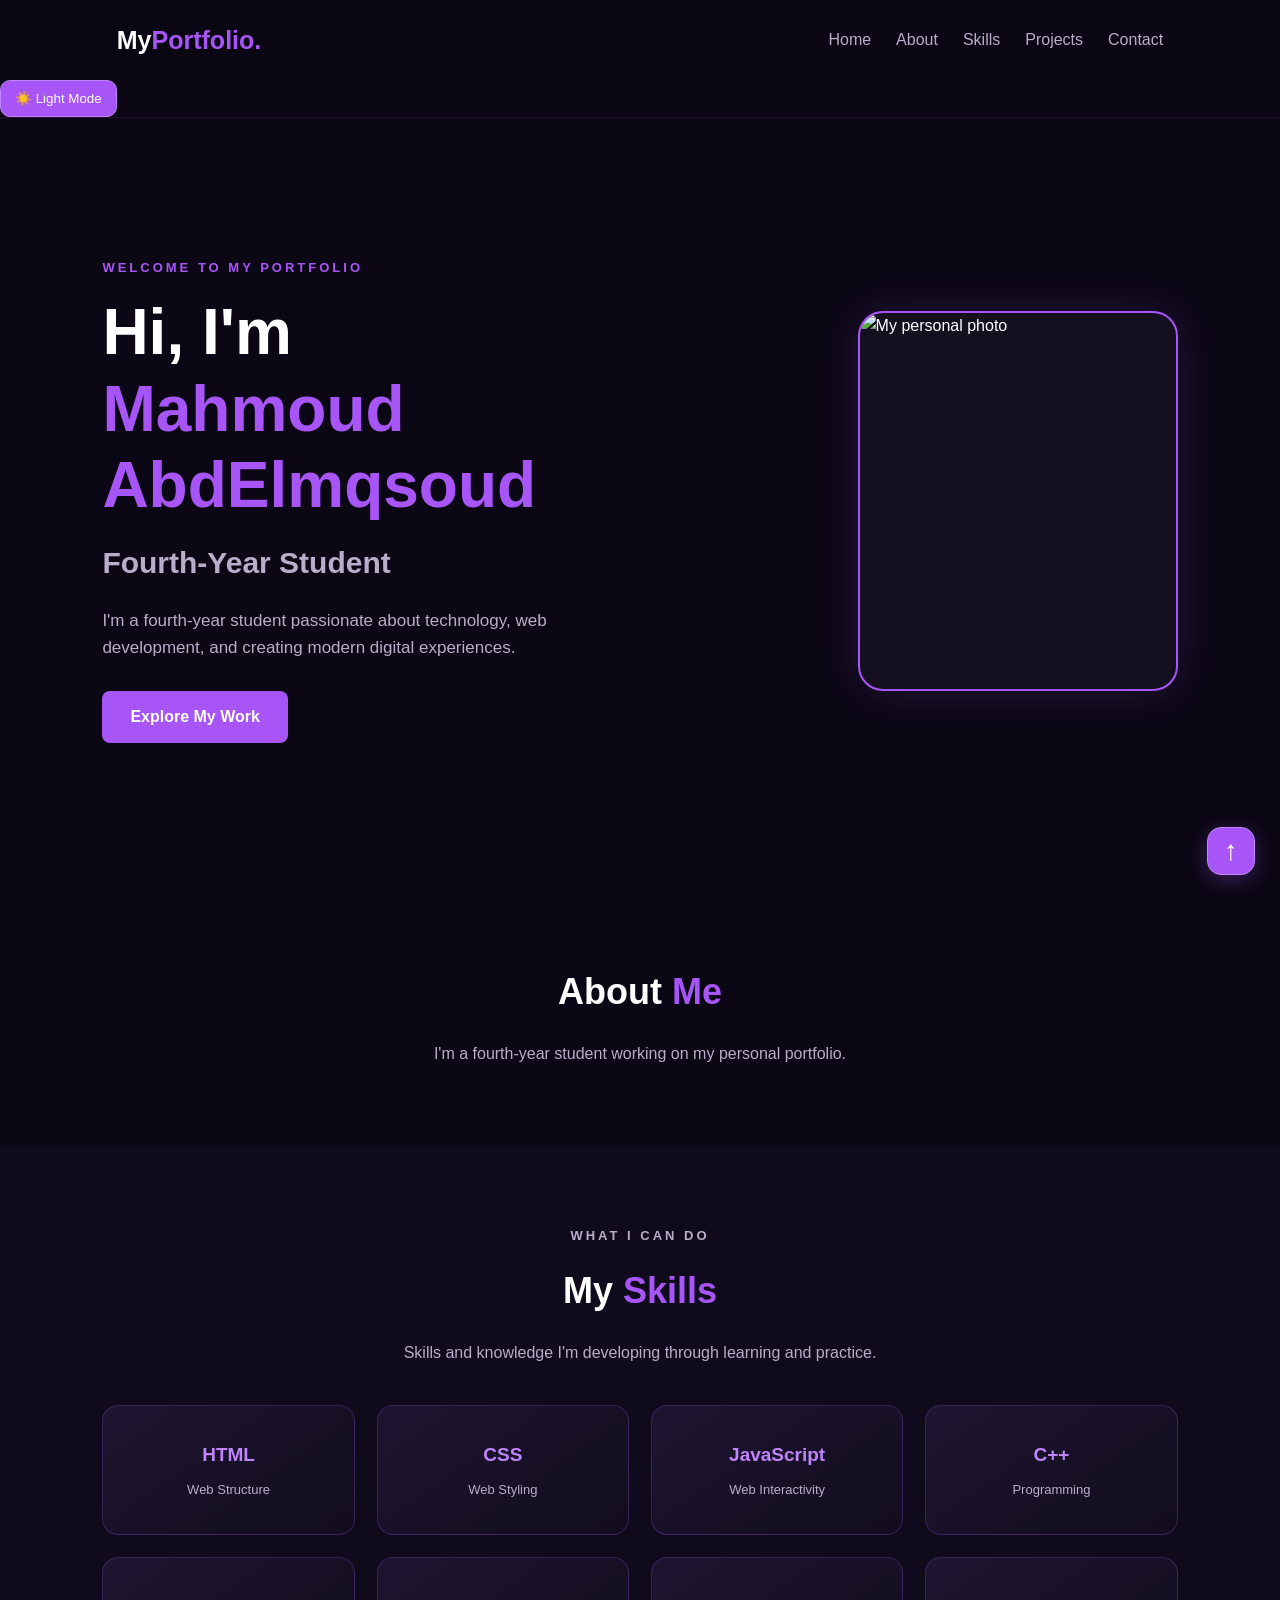
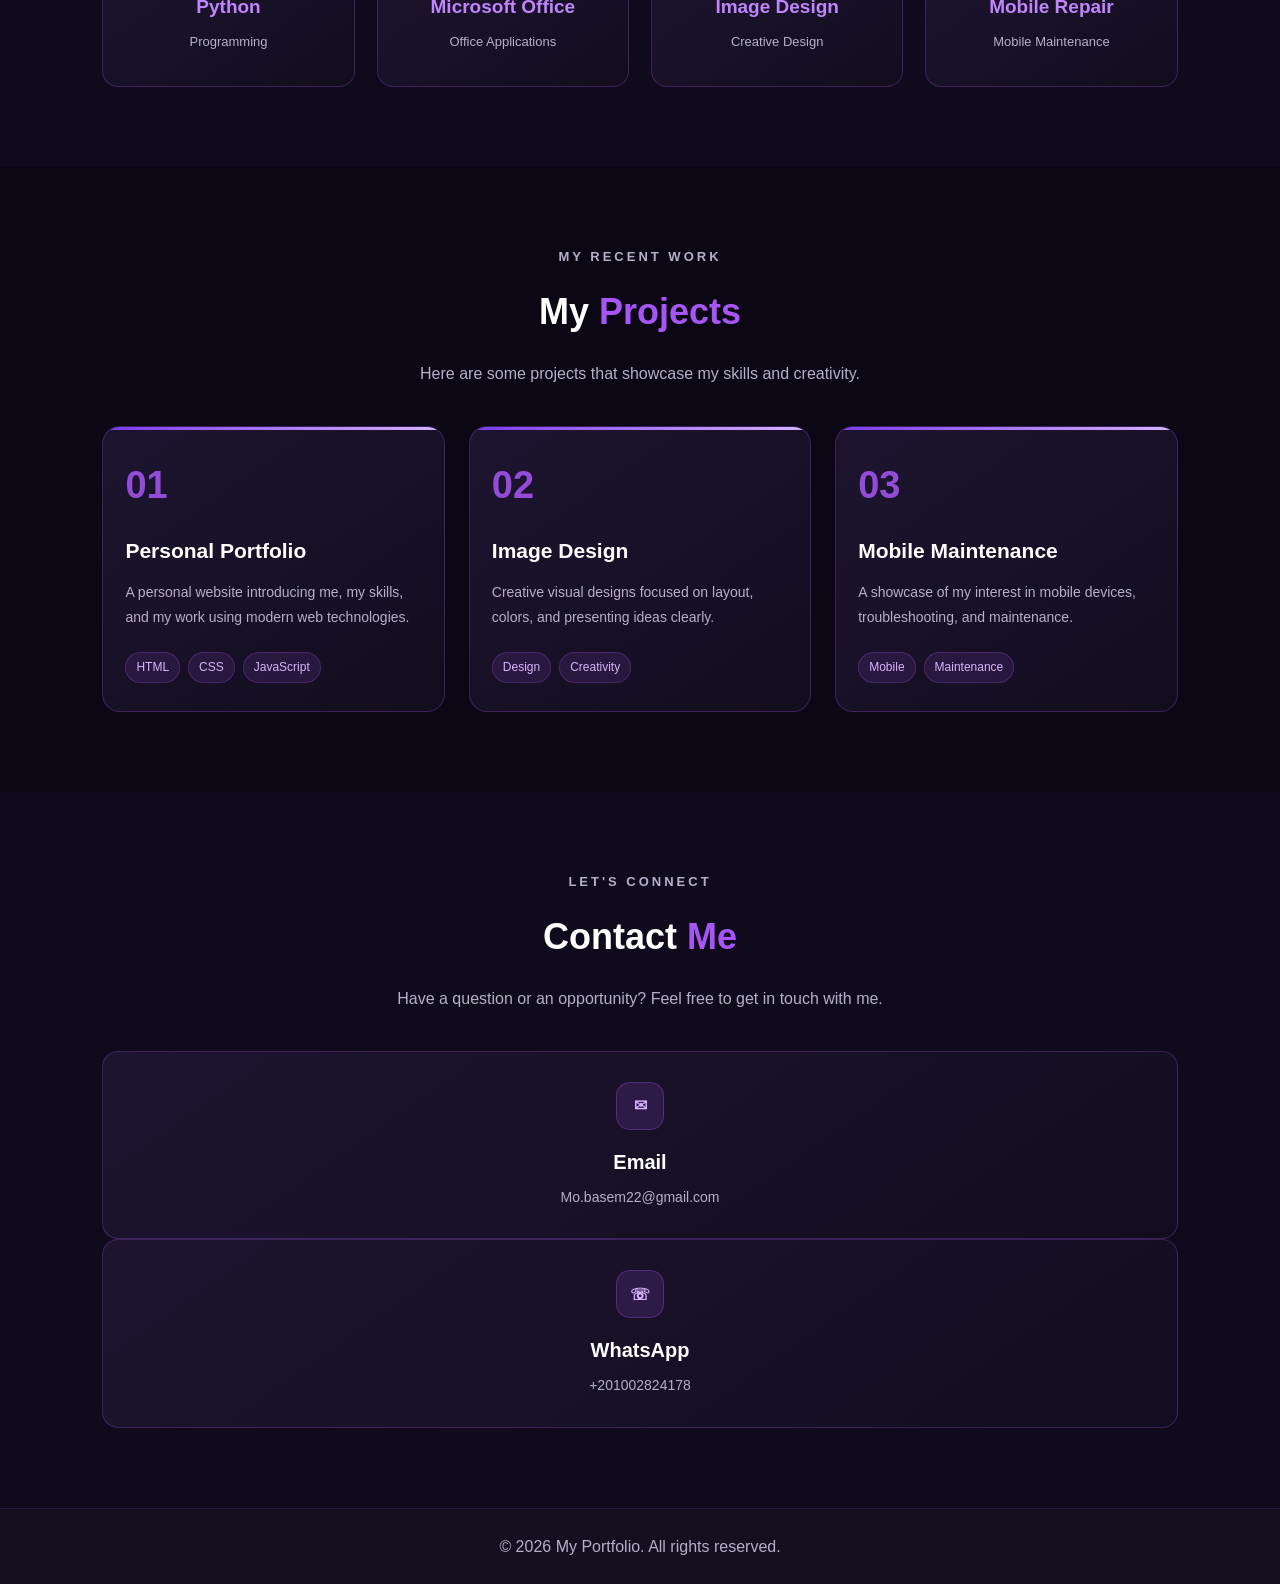
==== index.html @ 9e2923a4 "Add files via upload" ====
<!DOCTYPE html>
<html lang="en">
<head>
    <meta charset="UTF-8">
    <meta name="viewport" content="width=device-width, initial-scale=1.0">
    <meta name="description" content="My personal portfolio website">
    <title>My Portfolio | Personal Website</title>
    <link rel="stylesheet" href="style.css">
</head>
<body>

    <header>
        <nav class="navbar">
            <a href="#" class="logo">My<span>Portfolio.</span></a>

            <ul class="nav-links">
                <li><a href="#home">Home</a></li>
                <li><a href="#about">About</a></li>
                <li><a href="#skills">Skills</a></li>
                <li><a href="#projects">Projects</a></li>
                <li><a href="#contact">Contact</a></li>
            </ul>
        </nav><button id="themeToggle" type="button">☀️ Light Mode</button>
    </header>

    <main>
        <section id="home" class="hero">
            <div class="hero-content">
                <p class="welcome">WELCOME TO MY PORTFOLIO</p>

                 <h1>Hi, I'm <span><Main></Main>Mahmoud AbdElmqsoud</span></h1>

<h2>Fourth-Year Student</h2>

<p class="hero-description">
    I'm a fourth-year student passionate about technology,
    web development, and creating modern digital experiences.
</p>

                <a href="#projects" class="btn">Explore My Work</a>
            </div>

            <div class="hero-image">
                <img src="images/my-photo.jpg"
                     alt="My personal photo">
            </div>
        </section>

        <section id="about">
            <h2>About <span>Me</span></h2>
            <p>I'm a fourth-year student working on my personal portfolio.</p>
        </section>

        <section id="skills" class="skills-section">
    <p class="welcome">WHAT I CAN DO</p>
    <h2>My <span>Skills</span></h2>

    <p class="skills-description">
        Skills and knowledge I'm developing through learning and practice.
    </p>

    <div class="skills-container">

        <div class="skill-card">
            <h3>HTML</h3>
            <p>Web Structure</p>
        </div>

        <div class="skill-card">
            <h3>CSS</h3>
            <p>Web Styling</p>
        </div>

        <div class="skill-card">
            <h3>JavaScript</h3>
            <p>Web Interactivity</p>
        </div>

        <div class="skill-card">
            <h3>C++</h3>
            <p>Programming</p>
        </div>

        <div class="skill-card">
            <h3>Python</h3>
            <p>Programming</p>
        </div>

        <div class="skill-card">
            <h3>Microsoft Office</h3>
            <p>Office Applications</p>
        </div>

        <div class="skill-card">
            <h3>Image Design</h3>
            <p>Creative Design</p>
        </div>

        <div class="skill-card">
            <h3>Mobile Repair</h3>
            <p>Mobile Maintenance</p>
        </div>

    </div>
</section>

       <section id="projects" class="projects-section">
    <p class="welcome">MY RECENT WORK</p>

    <h2>My <span>Projects</span></h2>

    <p class="projects-description">
        Here are some projects that showcase my skills and creativity.
    </p>

    <div class="projects-container">

        <article class="project-card">
            <div class="project-number">01</div>

            <div class="project-content">
                <h3>Personal Portfolio</h3>

                <p>
                    A personal website introducing me, my skills,
                    and my work using modern web technologies.
                </p>

                <div class="project-tags">
                    <span>HTML</span>
                    <span>CSS</span>
                    <span>JavaScript</span>
                </div>
            </div>
        </article>

        <article class="project-card">
            <div class="project-number">02</div>

            <div class="project-content">
                <h3>Image Design</h3>

                <p>
                    Creative visual designs focused on layout,
                    colors, and presenting ideas clearly.
                </p>

                <div class="project-tags">
                    <span>Design</span>
                    <span>Creativity</span>
                </div>
            </div>
        </article>

        <article class="project-card">
            <div class="project-number">03</div>

            <div class="project-content">
                <h3>Mobile Maintenance</h3>

                <p>
                    A showcase of my interest in mobile devices,
                    troubleshooting, and maintenance.
                </p>

                <div class="project-tags">
                    <span>Mobile</span>
                    <span>Maintenance</span>
                </div>
            </div>
        </article>

    </div>
</section>
      <section id="contact" class="contact-section">
    <p class="welcome">LET'S CONNECT</p>

    <h2>Contact <span>Me</span></h2>

    <p class="contact-description">
        Have a question or an opportunity?
        Feel free to get in touch with me.
    </p>

   <div class="contact-card">
    <span class="contact-icon">✉</span>
    <h3>Email</h3>
    <p>
        <a href="mailto:Mo.basem22@gmail.com">
            Mo.basem22@gmail.com
        </a>
    </p>
</div>

<div class="contact-card">
    <span class="contact-icon">☏</span>
    <h3>WhatsApp</h3>
    <p>
        <a href="https://wa.me/201002824178" target="_blank" rel="noopener noreferrer">
            +201002824178
        </a>
    </p>
</div>
</section>
    </main>

    <footer>
        <p>© 2026 My Portfolio. All rights reserved.</p>
    </footer>

    <script src="script.js"></script>
 <button id="backToTop" aria-label="Back to top" title="Back to top">
    ↑
</button>

<script src="script.js"></script>

</body>
</html>
---- style.css ----
/* ===== General Settings ===== */
* {
    margin: 0;
    padding: 0;
    box-sizing: border-box;
    scroll-behavior: smooth;
}

:root {
    --bg-color: #0b0714;
    --second-bg: #151020;
    --text-color: #ffffff;
    --main-color: #a855f7;
    --muted-color: #b8aec9;
}

body {
    font-family: Arial, sans-serif;
    background: var(--bg-color);
    color: var(--text-color);
    line-height: 1.6;
}

a {
    text-decoration: none;
    color: inherit;
}

span {
    color: var(--main-color);
}

/* ===== Navigation ===== */
header {
    position: sticky;
    top: 0;
    z-index: 100;
    background: rgba(11, 7, 20, 0.92);
    backdrop-filter: blur(12px);
    border-bottom: 1px solid rgba(168, 85, 247, 0.15);
}

.navbar {
    max-width: 1200px;
    margin: auto;
    padding: 20px 6%;
    display: flex;
    align-items: center;
    justify-content: space-between;
}

.logo {
    font-size: 25px;
    font-weight: bold;
}

.nav-links {
    display: flex;
    gap: 25px;
    list-style: none;
}

.nav-links a {
    color: var(--muted-color);
    transition: 0.3s;
}

.nav-links a:hover {
    color: var(--main-color);
}

/* ===== Hero Section ===== */
.hero {
    min-height: 85vh;
    padding: 70px 8%;
    display: flex;
    align-items: center;
    justify-content: space-between;
    gap: 50px;
    max-width: 1400px;
    margin: auto;
}

.hero-content {
    max-width: 650px;
}

.welcome {
    color: var(--main-color);
    letter-spacing: 3px;
    font-size: 13px;
    font-weight: bold;
    margin-bottom: 15px;
}

.hero h1 {
    font-size: clamp(36px, 5vw, 64px);
    line-height: 1.2;
    margin-bottom: 15px;
}

.hero h2 {
    font-size: 30px;
    color: var(--muted-color);
    margin-bottom: 20px;
}

.hero-description {
    color: var(--muted-color);
    font-size: 17px;
    max-width: 520px;
    margin-bottom: 30px;
}

.btn {
    display: inline-block;
    padding: 13px 28px;
    background: var(--main-color);
    color: white;
    border-radius: 8px;
    font-weight: bold;
    transition: 0.3s;
}

.btn:hover {
    transform: translateY(-3px);
    box-shadow: 0 8px 30px rgba(168, 85, 247, 0.3);
}

/* ===== Personal Photo ===== */
.hero-image {
    width: 320px;
    height: 380px;
    flex-shrink: 0;
    border: 2px solid var(--main-color);
    border-radius: 25px;
    overflow: hidden;
    box-shadow: 0 0 45px rgba(168, 85, 247, 0.18);
    background: var(--second-bg);
}

.hero-image img {
    width: 100%;
    height: 100%;
    object-fit: cover;
}

/* ===== Content Sections ===== */
section:not(.hero) {
    padding: 80px 8%;
    text-align: center;
    scroll-margin-top: 85px;
}

section:not(.hero) h2 {
    font-size: 36px;
    margin-bottom: 20px;
}

section:not(.hero) p {
    color: var(--muted-color);
}

/* ===== Footer ===== */
footer {
    text-align: center;
    padding: 25px;
    background: var(--second-bg);
    color: var(--muted-color);
    border-top: 1px solid rgba(168, 85, 247, 0.15);
}

/* ===== Mobile Responsive ===== */
@media (max-width: 768px) {
    .navbar {
        flex-direction: column;
        gap: 15px;
    }

    .nav-links {
        flex-wrap: wrap;
        justify-content: center;
        gap: 12px 18px;
        font-size: 14px;
    }

    .hero {
        flex-direction: column-reverse;
        text-align: center;
        padding: 50px 6%;
        gap: 35px;
    }

    .hero-image {
        width: min(280px, 85vw);
        height: 320px;
    }

    .hero-description {
        margin-right: auto;
        margin-left: auto;
    }

    section:not(.hero) {
        padding: 60px 6%;
    }
}/* ===== Skills Section ===== */

.skills-section {
    background: #100b1c;
}

.skills-description {
    max-width: 600px;
    margin: 0 auto 40px;
    color: #b8aec9;
}

.skills-container {
    max-width: 1100px;
    margin: 35px auto 0;
    display: grid;
    grid-template-columns: repeat(4, minmax(0, 1fr));
    gap: 22px;
}

.skill-card {
    background: linear-gradient(145deg, #1d1530, #120d1e);
    border: 1px solid rgba(168, 85, 247, 0.25);
    border-radius: 16px;
    padding: 30px 15px;
    min-height: 130px;
    display: flex;
    flex-direction: column;
    justify-content: center;
    gap: 10px;
    transition: transform 0.3s ease,
                border-color 0.3s ease,
                box-shadow 0.3s ease;
}

.skill-card h3 {
    color: #c084fc;
    font-size: 19px;
}

.skill-card p {
    color: #b8aec9;
    font-size: 13px;
}

.skill-card:hover {
    transform: translateY(-7px);
    border-color: #a855f7;
    box-shadow: 0 10px 30px rgba(168, 85, 247, 0.15);
}

/* ===== Skills Responsive Layout ===== */

@media (max-width: 900px) {
    .skills-container {
        grid-template-columns: repeat(2, minmax(0, 1fr));
    }
}

@media (max-width: 400px) {
    .skills-container {
        grid-template-columns: 1fr;
    }
}/* ===== Projects Section ===== */

.projects-section {
    background: #0b0714;
}

.projects-description {
    max-width: 600px;
    margin: 0 auto 40px;
    color: #b8aec9;
}

.projects-container {
    max-width: 1100px;
    margin: 35px auto 0;
    display: grid;
    grid-template-columns: repeat(3, minmax(0, 1fr));
    gap: 24px;
    text-align: left;
}

.project-card {
    position: relative;
    overflow: hidden;
    background: linear-gradient(145deg, #1d1530, #120d1e);
    border: 1px solid rgba(168, 85, 247, 0.25);
    border-radius: 18px;
    padding: 28px 22px;
    transition: transform 0.3s ease,
                border-color 0.3s ease,
                box-shadow 0.3s ease;
}

.project-card::before {
    content: "";
    position: absolute;
    top: 0;
    left: 0;
    width: 100%;
    height: 3px;
    background: linear-gradient(90deg, #7c3aed, #d8b4fe);
}

.project-card:hover {
    transform: translateY(-8px);
    border-color: #a855f7;
    box-shadow: 0 15px 35px rgba(168, 85, 247, 0.15);
}

.project-number {
    color: #a855f7;
    font-size: 38px;
    font-weight: bold;
    margin-bottom: 18px;
    opacity: 0.85;
}

.project-content h3 {
    color: #ffffff;
    font-size: 21px;
    margin-bottom: 12px;
}

.project-content p {
    color: #b8aec9;
    font-size: 14px;
    line-height: 1.8;
    margin-bottom: 22px;
}

.project-tags {
    display: flex;
    flex-wrap: wrap;
    gap: 8px;
}

.project-tags span {
    display: inline-block;
    color: #d8b4fe;
    background: rgba(168, 85, 247, 0.12);
    border: 1px solid rgba(168, 85, 247, 0.25);
    border-radius: 20px;
    padding: 5px 10px;
    font-size: 12px;
}

/* ===== Projects Responsive Layout ===== */

@media (max-width: 900px) {
    .projects-container {
        grid-template-columns: repeat(2, minmax(0, 1fr));
    }
}

@media (max-width: 600px) {
    .projects-container {
        grid-template-columns: 1fr;
    }
}/* ===== Contact Section ===== */

.contact-section {
    background: #100b1c;
}

.contact-description {
    max-width: 550px;
    margin: 0 auto 40px;
    color: #b8aec9;
}

.contact-container {
    max-width: 1000px;
    margin: 35px auto 0;
    display: grid;
    grid-template-columns: repeat(3, minmax(0, 1fr));
    gap: 22px;
}

.contact-card {
    display: block;
    padding: 30px 20px;
    background: linear-gradient(145deg, #1d1530, #120d1e);
    border: 1px solid rgba(168, 85, 247, 0.25);
    border-radius: 16px;
    transition: transform 0.3s ease,
                border-color 0.3s ease,
                box-shadow 0.3s ease;
}

.contact-card:hover {
    transform: translateY(-6px);
    border-color: #a855f7;
    box-shadow: 0 12px 30px rgba(168, 85, 247, 0.15);
}

.contact-icon {
    display: flex;
    align-items: center;
    justify-content: center;
    width: 48px;
    height: 48px;
    margin: 0 auto 16px;
    border-radius: 14px;
    background: rgba(168, 85, 247, 0.15);
    border: 1px solid rgba(168, 85, 247, 0.3);
    color: #d8b4fe;
    font-weight: bold;
}

.contact-card h3 {
    color: #ffffff;
    font-size: 20px;
    margin-bottom: 8px;
}

.contact-card p {
    color: #b8aec9;
    font-size: 14px;
}

/* ===== Contact Responsive Layout ===== */

@media (max-width: 700px) {
    .contact-container {
        grid-template-columns: 1fr;
    }
}/* ===== Back To Top Button ===== */

#backToTop {
    position: fixed;
    bottom: 25px;
    right: 25px;
    width: 48px;
    height: 48px;
    border: 1px solid #c084fc;
    border-radius: 14px;
    background: #a855f7;
    color: #ffffff;
    font-size: 28px;
    font-weight: bold;
    cursor: pointer;
    box-shadow: 0 5px 20px rgba(168, 85, 247, 0.3);
    transition: 0.3s ease;
    z-index: 999;
}

#backToTop:hover {
    transform: translateY(-5px);
    background: #9333ea;
    box-shadow: 0 8px 25px rgba(168, 85, 247, 0.45);
}/* ===== Smooth Scroll ===== */

html {
    scroll-behavior: smooth;
}

/* ===== Section Hover Effect ===== */

.skill-card,
.project-card,
.contact-card {
    transition: transform 0.3s ease, box-shadow 0.3s ease;
}

.skill-card:hover,
.project-card:hover,
.contact-card:hover {
    transform: translateY(-6px);
    box-shadow: 0 8px 25px rgba(168, 85, 247, 0.2);
}/* ===== Image Animation ===== */

.hero img {
    animation: floatImage 3s ease-in-out infinite;
}

@keyframes floatImage {
    0%, 100% {
        transform: translateY(0);
    }

    50% {
        transform: translateY(-8px);
    }
}/* ===== Mobile Improvements ===== */

@media (max-width: 600px) {
    nav {
        flex-wrap: wrap;
        gap: 12px;
    }

    .hero {
        padding: 40px 15px;
        text-align: center;
    }

    .hero img {
        max-width: 220px;
        height: auto;
    }

    section {
        padding: 40px 15px;
    }

    .skills-container,
    .projects-container,
    .contact-container {
        grid-template-columns: 1fr;
    }
}/* ===== Light Mode ===== */

body.light-mode {
    background-color: #f5f3ff;
    color: #1f1633;
}

body.light-mode nav,
body.light-mode .skill-card,
body.light-mode .project-card,
body.light-mode .contact-card {
    background-color: #ffffff;
    color: #1f1633;
}

body.light-mode h1,
body.light-mode h2,
body.light-mode h3,
body.light-mode p {
    color: #1f1633;
}

body.light-mode a {
    color: #7e22ce;
}

#themeToggle {
    padding: 10px 14px;
    border: 1px solid #c084fc;
    border-radius: 10px;
    background: #a855f7;
    color: white;
    cursor: pointer;
}/* ===== Fix Light Mode For All Sections ===== */

body.light-mode section {
    background-color: #f5f3ff;
    color: #1f1633;
}

body.light-mode .skills,
body.light-mode .projects,
body.light-mode .contact {
    background-color: #f5f3ff;
    color: #1f1633;
}

body.light-mode .skill-card,
body.light-mode .project-card,
body.light-mode .contact-card {
    background-color: #ffffff;
    color: #1f1633;
    border-color: #e9d5ff;
}

body.light-mode .skill-card p,
body.light-mode .project-card p,
body.light-mode .contact-card p {
    color: #4b3863;
}/* ===== Fix Skills Cards In Light Mode ===== */

body.light-mode .skill-card,
body.light-mode .skills .card {
    background: #ffffff !important;
    color: #1f1633 !important;
    border: 1px solid #e9d5ff;
    box-shadow: 0 4px 15px rgba(126, 34, 206, 0.1);
}

body.light-mode .skill-card h3,
body.light-mode .skill-card p,
body.light-mode .skills .card h3,
body.light-mode .skills .card p {
    color: #1f1633 !important;
}/* ===== Fix Projects and Contact Cards ===== */

body.light-mode .project-card,
body.light-mode .contact-card,
body.light-mode .projects .card,
body.light-mode .contact .card {
    background: #ffffff !important;
    color: #1f1633 !important;
    border: 1px solid #e9d5ff !important;
    box-shadow: 0 4px 15px rgba(126, 34, 206, 0.1);
}

body.light-mode .project-card h3,
body.light-mode .project-card p,
body.light-mode .contact-card h3,
body.light-mode .contact-card p,
body.light-mode .project-card a,
body.light-mode .contact-card a {
    color: #1f1633 !important;
}
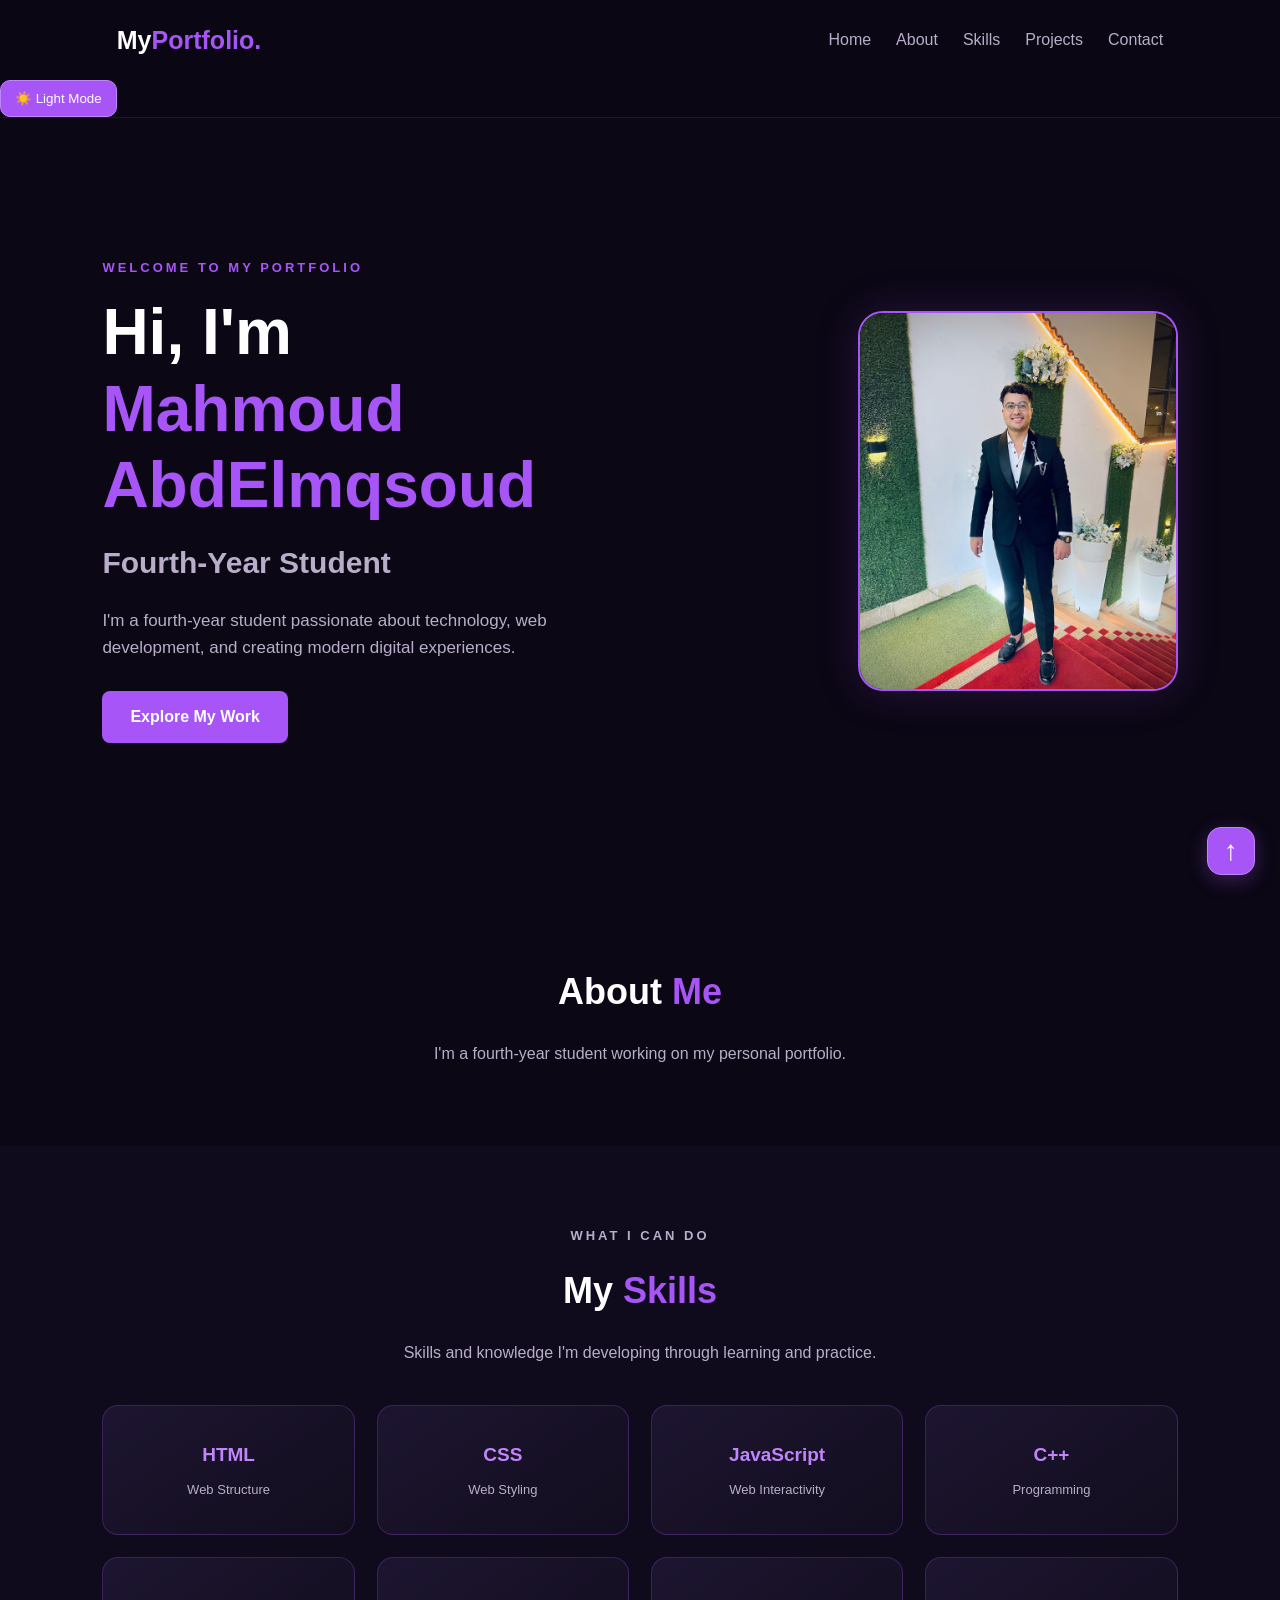
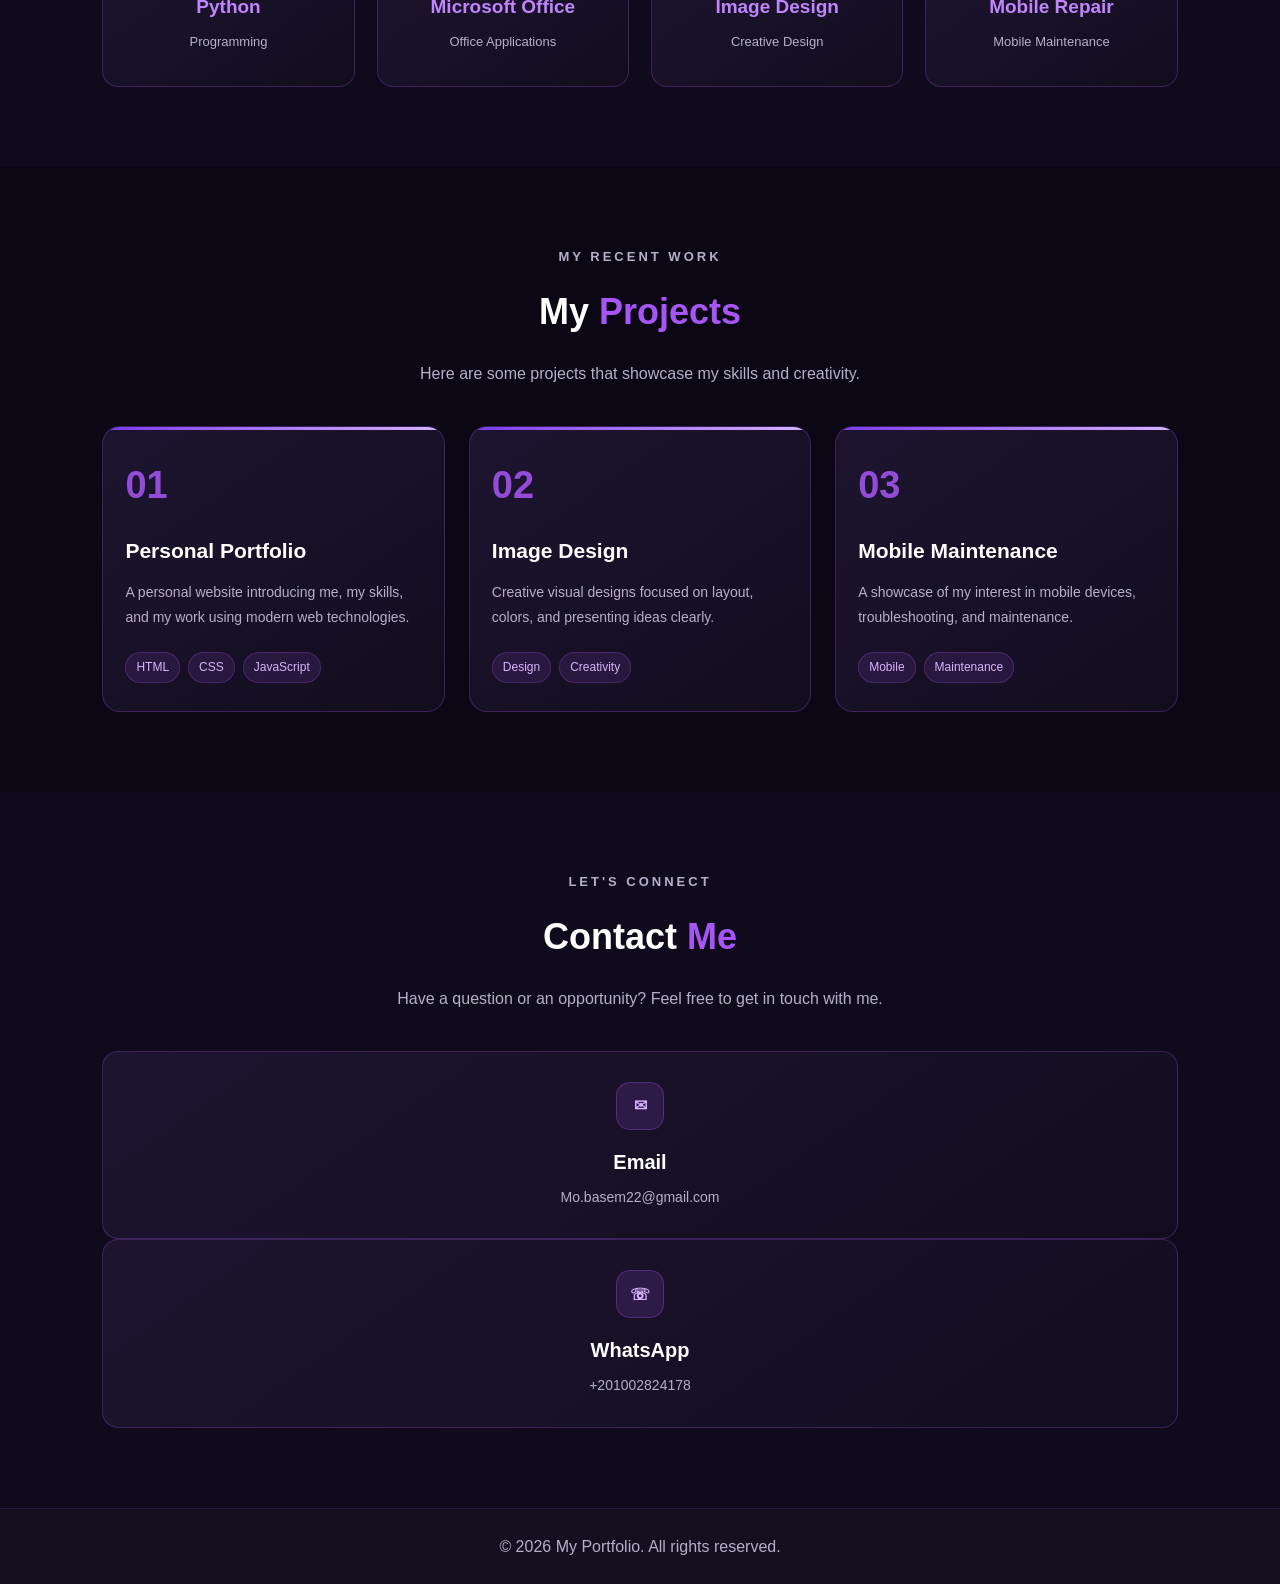
==== commit bd08a3f9: "Add files via upload" ====
--- a/index.html
+++ b/index.html
@@ -41,7 +41,7 @@
             </div>
 
             <div class="hero-image">
-                <img src="images/my-photo.jpg"
+                <img src="my-photo.jpg"S
                      alt="My personal photo">
             </div>
         </section>
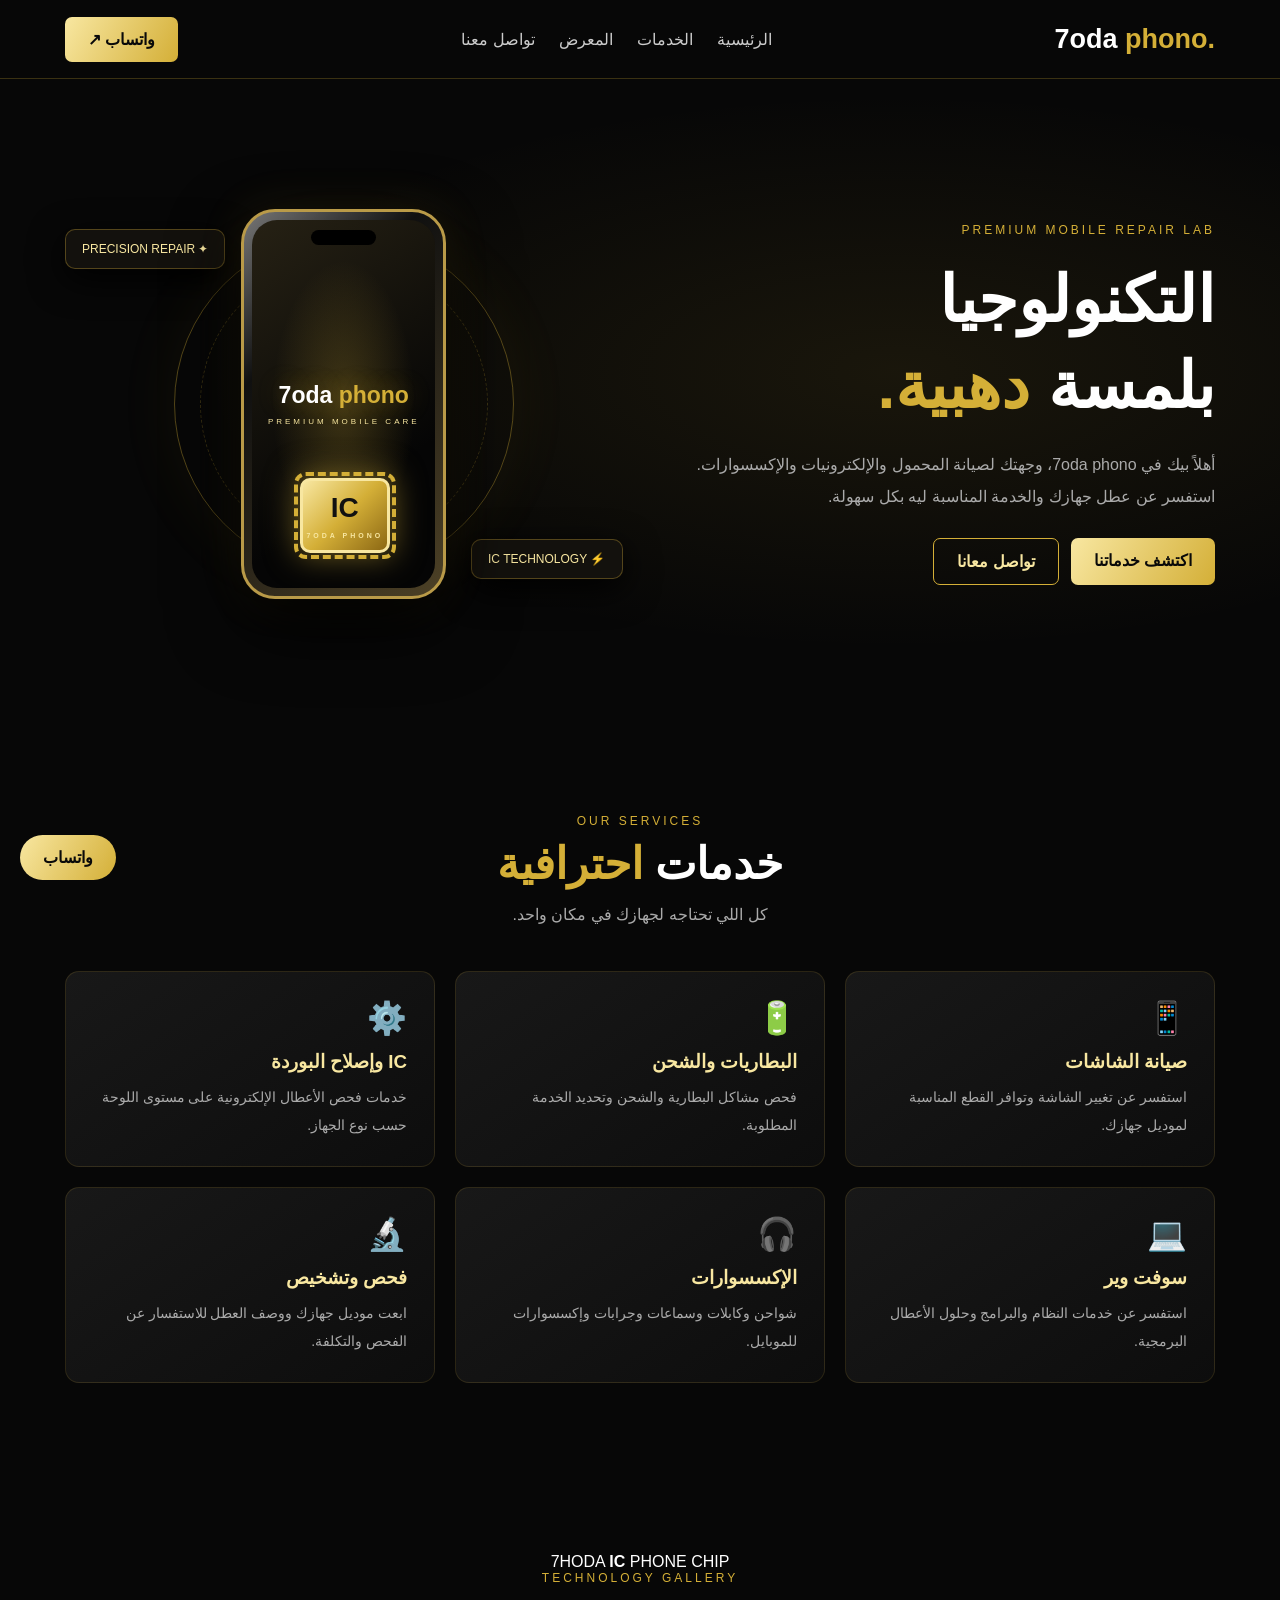
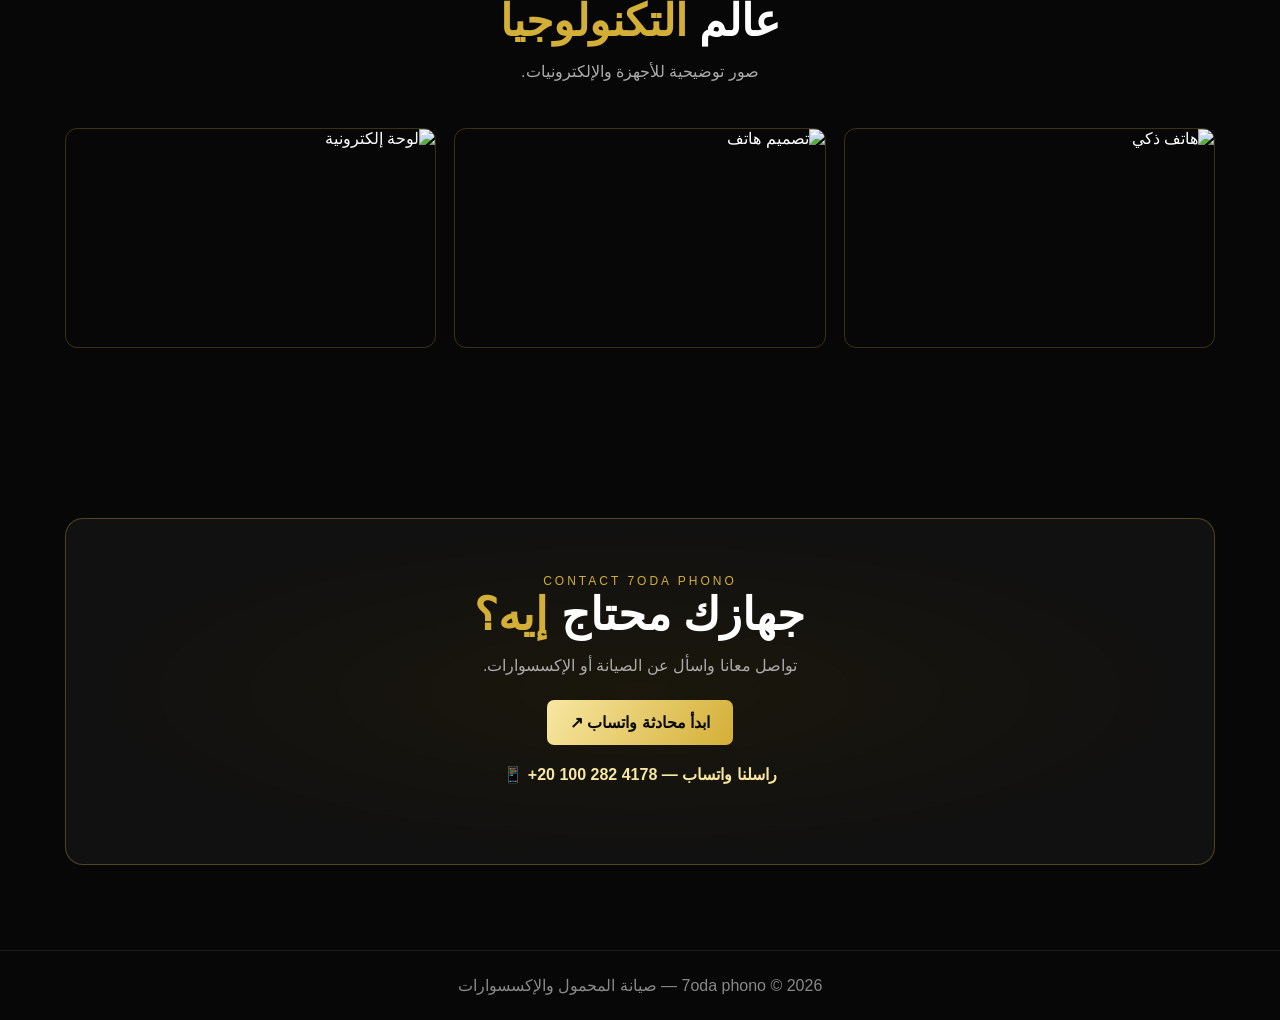
==== commit 9c0671fc: "Add files via upload" ====
--- a/index.html
+++ b/index.html
@@ -1,219 +1,688 @@
 <!DOCTYPE html>
-<html lang="en">
+<html lang="ar" dir="rtl">
 <head>
-    <meta charset="UTF-8">
-    <meta name="viewport" content="width=device-width, initial-scale=1.0">
-    <meta name="description" content="My personal portfolio website">
-    <title>My Portfolio | Personal Website</title>
-    <link rel="stylesheet" href="style.css">
+<meta charset="UTF-8">
+<meta name="viewport" content="width=device-width, initial-scale=1.0">
+<title>7oda phono | Premium Repair Lab</title>
+
+<style>
+:root {
+    --bg: #070707;
+    --gold: #D4AF37;
+    --gold-light: #F8E7A1;
+    --panel: #121212;
+    --text: #FFFFFF;
+    --muted: #AAAAAA;
+}
+
+* { box-sizing: border-box; margin: 0; padding: 0; }
+
+html { scroll-behavior: smooth; }
+
+body {
+    background: var(--bg);
+    color: var(--text);
+    font-family: Arial, Tahoma, sans-serif;
+    overflow-x: hidden;
+}
+
+a { color: inherit; text-decoration: none; }
+
+.container { width: min(1150px, 90%); margin: auto; }
+
+header {
+    position: sticky;
+    top: 0;
+    z-index: 10;
+    background: #080808eF;
+    backdrop-filter: blur(15px);
+    border-bottom: 1px solid #D4AF3740;
+}
+
+nav {
+    min-height: 78px;
+    display: flex;
+    align-items: center;
+    justify-content: space-between;
+    gap: 20px;
+}
+
+.logo {
+    direction: ltr;
+    font-size: 27px;
+    font-weight: 900;
+}
+
+.logo span { color: var(--gold); }
+
+.nav-links { display: flex; gap: 24px; color: #ccc; }
+.nav-links a:hover { color: var(--gold); }
+
+.button {
+    display: inline-block;
+    padding: 13px 23px;
+    border-radius: 7px;
+    background: linear-gradient(120deg, var(--gold-light), var(--gold));
+    color: #090909;
+    font-weight: bold;
+    transition: .3s;
+}
+
+.button:hover {
+    transform: translateY(-3px);
+    box-shadow: 0 0 25px #D4AF3750;
+}
+
+.button-outline {
+    background: transparent;
+    border: 1px solid var(--gold);
+    color: var(--gold-light);
+}
+
+.hero {
+    min-height: 650px;
+    display: flex;
+    align-items: center;
+    background: radial-gradient(ellipse at 70% 45%, #D4AF3717, transparent 55%);
+}
+
+.hero-grid {
+    display: grid;
+    grid-template-columns: 1fr 1fr;
+    align-items: center;
+    gap: 35px;
+    padding: 60px 0;
+}
+
+.eyebrow {
+    color: var(--gold);
+    letter-spacing: 3px;
+    font-size: 12px;
+}
+
+h1 {
+    font-size: clamp(38px, 5vw, 68px);
+    line-height: 1.35;
+    margin: 20px 0;
+}
+
+h1 span, h2 span { color: var(--gold); }
+
+.hero p, .section-intro {
+    color: var(--muted);
+    line-height: 2;
+    margin-bottom: 25px;
+}
+
+.actions { display: flex; gap: 12px; flex-wrap: wrap; }
+
+.stage {
+    height: 480px;
+    display: grid;
+    place-items: center;
+    position: relative;
+    perspective: 1000px;
+}
+
+.ring {
+    position: absolute;
+    width: 340px;
+    height: 340px;
+    border: 1px solid #D4AF3760;
+    border-radius: 50%;
+    box-shadow: 0 0 65px #D4AF3710;
+    animation: spin 20s linear infinite;
+}
+
+.ring::after {
+    content: "";
+    position: absolute;
+    inset: 25px;
+    border: 1px dashed #D4AF3740;
+    border-radius: 50%;
+}
+
+.phone {
+    position: relative;
+    z-index: 2;
+    width: 205px;
+    height: 390px;
+    padding: 8px;
+    border: 3px solid #B99A48;
+    border-radius: 34px;
+    background: linear-gradient(135deg, #777, #101010 30%, #4d4126);
+    box-shadow: 0 25px 70px #000, 0 0 45px #D4AF3720;
+    animation: float 5s ease-in-out infinite;
+    transform-style: preserve-3d;
+}
+
+.screen {
+    width: 100%;
+    height: 100%;
+    border-radius: 25px;
+    background:
+      radial-gradient(ellipse at center, #D4AF3740, transparent 55%),
+      linear-gradient(145deg, #262114, #050505 70%);
+    display: flex;
+    flex-direction: column;
+    align-items: center;
+    justify-content: center;
+    position: relative;
+    overflow: hidden;
+}
+
+.screen::before {
+    content: "";
+    position: absolute;
+    top: 10px;
+    width: 65px;
+    height: 15px;
+    border-radius: 20px;
+    background: #000;
+}
+
+.screen-logo {
+    direction: ltr;
+    font-size: 23px;
+    font-weight: 900;
+    text-shadow: 0 0 25px #D4AF3760;
+}
+
+.screen-logo span { color: var(--gold); }
+
+.screen small {
+    color: var(--gold-light);
+    letter-spacing: 3px;
+    font-size: 8px;
+    margin-top: 8px;
+}
+
+.chip {
+    position: absolute;
+    top: 25px;
+    right: 15px;
+    width: 65px;
+    height: 65px;
+    display: grid;
+    place-items: center;
+    background: linear-gradient(135deg, #F8E7A1, #98751B, #D4AF37);
+    color: #111;
+    font-size: 27px;
+    border: 3px solid #F8E7A1;
+    box-shadow: 0 0 25px #D4AF3755;
+    transform: rotateY(-20deg) rotateX(12deg);
+    animation: chipFloat 4s ease-in-out infinite;
+}
+
+.floating-label {
+    position: absolute;
+    padding: 12px 16px;
+    border: 1px solid #D4AF3755;
+    background: #15130eeF;
+    border-radius: 10px;
+    color: var(--gold-light);
+    font-size: 12px;
+    box-shadow: 0 10px 35px #000;
+}
+
+.label-one { top: 65px; left: 0; }
+.label-two { bottom: 65px; right: 0; }
+
+section.content { padding: 85px 0; }
+
+.section-heading { text-align: center; margin-bottom: 40px; }
+.section-heading h2 { font-size: clamp(30px, 4vw, 44px); margin: 10px 0; }
+
+.grid {
+    display: grid;
+    grid-template-columns: repeat(3, minmax(0, 1fr));
+    gap: 20px;
+}
+
+.card {
+    padding: 27px;
+    background: linear-gradient(145deg, #181818, #0d0d0d);
+    border: 1px solid #D4AF3725;
+    border-radius: 14px;
+    transition: .3s;
+}
+
+.card:hover {
+    transform: translateY(-7px);
+    border-color: var(--gold);
+    box-shadow: 0 15px 40px #D4AF3710;
+}
+
+.card .icon { font-size: 32px; margin-bottom: 14px; }
+.card h3 { color: var(--gold-light); margin-bottom: 10px; }
+.card p { color: var(--muted); font-size: 14px; line-height: 2; }
+
+.gallery {
+    display: grid;
+    grid-template-columns: repeat(3, minmax(0, 1fr));
+    gap: 18px;
+}
+
+.gallery img {
+    width: 100%;
+    height: 220px;
+    object-fit: cover;
+    border-radius: 12px;
+    border: 1px solid #D4AF3740;
+    transition: .4s;
+}
+
+.gallery img:hover { transform: scale(1.025); }
+
+.contact-box {
+    text-align: center;
+    padding: 55px 20px;
+    background: radial-gradient(ellipse at center, #D4AF3718, #111 70%);
+    border: 1px solid #D4AF3755;
+    border-radius: 18px;
+}
+
+.contact-box h2 { font-size: clamp(30px, 4vw, 45px); margin-bottom: 15px; }
+.contact-box p { color: var(--muted); margin-bottom: 25px; }
+
+footer {
+    padding: 25px 0;
+    text-align: center;
+    color: #888;
+    border-top: 1px solid #ffffff15;
+}
+
+.whatsapp {
+    position: fixed;
+    z-index: 20;
+    bottom: 20px;
+    left: 20px;
+    border-radius: 50px;
+}
+
+@keyframes float {
+    0%,100% { translate: 0 0; }
+    50% { translate: 0 -15px; }
+}
+
+@keyframes spin {
+    to { transform: rotate(360deg); }
+}
+
+@keyframes chipFloat {
+    0%,100% { translate: 0 0; }
+    50% { translate: 0 -8px; }
+}
+
+@media (max-width: 760px) {
+    .nav-links { gap: 10px; font-size: 12px; }
+    .hero-grid { grid-template-columns: 1fr; }
+    .hero-copy { text-align: center; }
+    .actions { justify-content: center; }
+    .stage { height: 430px; }
+    .grid, .gallery { grid-template-columns: 1fr; }
+    .gallery img { height: 240px; }
+}
+
+@media (max-width: 480px) {
+    nav { flex-wrap: wrap; padding: 15px 0; }
+    .nav-links { width: 100%; justify-content: space-between; }
+    .logo { font-size: 23px; }
+    .ring { width: 280px; height: 280px; }
+    .phone { width: 180px; height: 345px; }
+    .floating-label { font-size: 10px; padding: 9px; }
+}
+
+@media (prefers-reduced-motion: reduce) {
+    *, *::before, *::after { animation: none !important; scroll-behavior: auto; }
+}
+.ic-chip {
+    position: absolute;
+    top: 70%;
+    left: 26%;
+    z-index: 5;
+    width: 90px;
+    height: 75px;
+    animation: ic-float 3s ease-in-out infinite;
+    filter: drop-shadow(0 0 15px #D4AF3780);
+}
+
+.ic-body {
+    width: 100%;
+    height: 100%;
+    border: 3px solid #F8E7A1;
+    border-radius: 10px;
+    background: linear-gradient(135deg, #F8E7A1, #D4AF37, #8c6814);
+    color: #111;
+    display: flex;
+    flex-direction: column;
+    justify-content: center;
+    align-items: center;
+}
+
+.ic-body span {
+    font: 900 28px Arial;
+}
+
+.ic-body small {
+    font: bold 7px Arial;
+}
+
+.ic-pins {
+    position: absolute;
+    inset: -6px;
+    border: 4px dashed #D4AF37;
+    border-radius: 12px;
+}
+
+@keyframes ic-float {
+    0%, 100% { translate: 0 0; }
+    50% { translate: 0 -8px; }
+}
+</style>
 </head>
+
 <body>
-
-    <header>
-        <nav class="navbar">
-            <a href="#" class="logo">My<span>Portfolio.</span></a>
-
-            <ul class="nav-links">
-                <li><a href="#home">Home</a></li>
-                <li><a href="#about">About</a></li>
-                <li><a href="#skills">Skills</a></li>
-                <li><a href="#projects">Projects</a></li>
-                <li><a href="#contact">Contact</a></li>
-            </ul>
-        </nav><button id="themeToggle" type="button">☀️ Light Mode</button>
-    </header>
-
-    <main>
-        <section id="home" class="hero">
-            <div class="hero-content">
-                <p class="welcome">WELCOME TO MY PORTFOLIO</p>
-
-                 <h1>Hi, I'm <span><Main></Main>Mahmoud AbdElmqsoud</span></h1>
-
-<h2>Fourth-Year Student</h2>
-
-<p class="hero-description">
-    I'm a fourth-year student passionate about technology,
-    web development, and creating modern digital experiences.
-</p>
-
-                <a href="#projects" class="btn">Explore My Work</a>
+<header>
+    <div class="container">
+        <nav>
+            <a class="logo" href="#home">7oda <span>phono.</span></a>
+            <div class="nav-links">
+                <a href="#home">الرئيسية</a>
+                <a href="#services">الخدمات</a>
+                <a href="#gallery">المعرض</a>
+                <a href="#contact">تواصل معنا</a>
             </div>
-
-            <div class="hero-image">
-                <img src="my-photo.jpg"S
-                     alt="My personal photo">
+            <a class="button" href="https://wa.me/201002824178">واتساب ↗</a>
+        </nav>
+    </div>
+</header>
+
+<main>
+<section class="hero" id="home">
+    <div class="container hero-grid">
+        <div class="hero-copy">
+            <div class="eyebrow">PREMIUM MOBILE REPAIR LAB</div>
+            <h1>التكنولوجيا<br>بلمسة <span>دهبية.</span></h1>
+            <p>
+                أهلاً بيك في 7oda phono، وجهتك لصيانة المحمول
+                والإلكترونيات والإكسسوارات. استفسر عن عطل جهازك
+                والخدمة المناسبة ليه بكل سهولة.
+            </p>
+            <div class="actions">
+                <a class="button" href="#services">اكتشف خدماتنا</a>
+                <a class="button button-outline" href="https://wa.me/201002824178">تواصل معانا</a>
             </div>
-        </section>
-
-        <section id="about">
-            <h2>About <span>Me</span></h2>
-            <p>I'm a fourth-year student working on my personal portfolio.</p>
-        </section>
-
-        <section id="skills" class="skills-section">
-    <p class="welcome">WHAT I CAN DO</p>
-    <h2>My <span>Skills</span></h2>
-
-    <p class="skills-description">
-        Skills and knowledge I'm developing through learning and practice.
-    </p>
-
-    <div class="skills-container">
-
-        <div class="skill-card">
-            <h3>HTML</h3>
-            <p>Web Structure</p>
         </div>
 
-        <div class="skill-card">
-            <h3>CSS</h3>
-            <p>Web Styling</p>
-        </div>
-
-        <div class="skill-card">
-            <h3>JavaScript</h3>
-            <p>Web Interactivity</p>
-        </div>
-
-        <div class="skill-card">
-            <h3>C++</h3>
-            <p>Programming</p>
-        </div>
-
-        <div class="skill-card">
-            <h3>Python</h3>
-            <p>Programming</p>
-        </div>
-
-        <div class="skill-card">
-            <h3>Microsoft Office</h3>
-            <p>Office Applications</p>
-        </div>
-
-        <div class="skill-card">
-            <h3>Image Design</h3>
-            <p>Creative Design</p>
-        </div>
-
-        <div class="skill-card">
-            <h3>Mobile Repair</h3>
-            <p>Mobile Maintenance</p>
-        </div>
-
-    </div>
-</section>
-
-       <section id="projects" class="projects-section">
-    <p class="welcome">MY RECENT WORK</p>
-
-    <h2>My <span>Projects</span></h2>
-
-    <p class="projects-description">
-        Here are some projects that showcase my skills and creativity.
-    </p>
-
-    <div class="projects-container">
-
-        <article class="project-card">
-            <div class="project-number">01</div>
-
-            <div class="project-content">
-                <h3>Personal Portfolio</h3>
-
-                <p>
-                    A personal website introducing me, my skills,
-                    and my work using modern web technologies.
-                </p>
-
-                <div class="project-tags">
-                    <span>HTML</span>
-                    <span>CSS</span>
-                    <span>JavaScript</span>
+        <div class="stage" id="stage">
+            <div class="ring"></div>
+            <div class="floating-label label-one">✦ PRECISION REPAIR</div>
+            <div class="floating-label label-two">⚡ IC TECHNOLOGY</div>
+            <div class="phone" id="phone">
+                <div class="screen">
+                    <div class="screen-logo">7oda <span>phono</span></div>
+                    <small>PREMIUM MOBILE CARE</small>
+                    <div class="ic-chip">
+    <div class="ic-pins"></div>
+    <div class="ic-body">
+        <span>IC</span>
+        <small>7ODA PHONO</small>
+    </div>
+</div>
                 </div>
             </div>
-        </article>
-
-        <article class="project-card">
-            <div class="project-number">02</div>
-
-            <div class="project-content">
-                <h3>Image Design</h3>
-
-                <p>
-                    Creative visual designs focused on layout,
-                    colors, and presenting ideas clearly.
-                </p>
-
-                <div class="project-tags">
-                    <span>Design</span>
-                    <span>Creativity</span>
-                </div>
-            </div>
-        </article>
-
-        <article class="project-card">
-            <div class="project-number">03</div>
-
-            <div class="project-content">
-                <h3>Mobile Maintenance</h3>
-
-                <p>
-                    A showcase of my interest in mobile devices,
-                    troubleshooting, and maintenance.
-                </p>
-
-                <div class="project-tags">
-                    <span>Mobile</span>
-                    <span>Maintenance</span>
-                </div>
-            </div>
-        </article>
-
+<div class="chip" style="display:none;">IC</div>        </div>
     </div>
 </section>
-      <section id="contact" class="contact-section">
-    <p class="welcome">LET'S CONNECT</p>
-
-    <h2>Contact <span>Me</span></h2>
-
-    <p class="contact-description">
-        Have a question or an opportunity?
-        Feel free to get in touch with me.
-    </p>
-
-   <div class="contact-card">
-    <span class="contact-icon">✉</span>
-    <h3>Email</h3>
-    <p>
-        <a href="mailto:Mo.basem22@gmail.com">
-            Mo.basem22@gmail.com
-        </a>
-    </p>
+
+<section class="content">
+    <div class="container">
+        <div class="section-heading">
+            <div class="eyebrow">OUR SERVICES</div>
+            <h2>خدمات <span>احترافية</span></h2>
+            <p class="section-intro">كل اللي تحتاجه لجهازك في مكان واحد.</p>
+        </div>
+
+        <div class="grid" id="services">
+            <article class="card">
+                <div class="icon">📱</div>
+                <h3>صيانة الشاشات</h3>
+                <p>استفسر عن تغيير الشاشة وتوافر القطع المناسبة لموديل جهازك.</p>
+            </article>
+            <article class="card">
+                <div class="icon">🔋</div>
+                <h3>البطاريات والشحن</h3>
+                <p>فحص مشاكل البطارية والشحن وتحديد الخدمة المطلوبة.</p>
+            </article>
+            <article class="card">
+                <div class="icon">⚙️</div>
+                <h3>IC وإصلاح البوردة</h3>
+                <p>خدمات فحص الأعطال الإلكترونية على مستوى اللوحة حسب نوع الجهاز.</p>
+            </article>
+            <article class="card">
+                <div class="icon">💻</div>
+                <h3>سوفت وير</h3>
+                <p>استفسر عن خدمات النظام والبرامج وحلول الأعطال البرمجية.</p>
+            </article>
+            <article class="card">
+                <div class="icon">🎧</div>
+                <h3>الإكسسوارات</h3>
+                <p>شواحن وكابلات وسماعات وجرابات وإكسسوارات للموبايل.</p>
+            </article>
+            <article class="card">
+                <div class="icon">🔬</div>
+                <h3>فحص وتشخيص</h3>
+                <p>ابعت موديل جهازك ووصف العطل للاستفسار عن الفحص والتكلفة.</p>
+            </article>
+        </div>
+    </div>
+</section>
+
+<section class="content" id="gallery">
+    <div class="container">
+        <div class="section-heading">
+           <div class="ic-chip-new">
+    <div class="ic-chip-inner">
+        <span class="ic-brand">7HODA</span>
+        <strong>IC</strong>
+        <span class="ic-model">PHONE CHIP</span>
+        <div class="ic-circuit"></div>
+    </div>
 </div>
-
-<div class="contact-card">
-    <span class="contact-icon">☏</span>
-    <h3>WhatsApp</h3>
-    <p>
-        <a href="https://wa.me/201002824178" target="_blank" rel="noopener noreferrer">
-            +201002824178
-        </a>
-    </p>
-</div>
+            <div class="eyebrow">TECHNOLOGY GALLERY</div>
+            <h2>عالم <span>التكنولوجيا</span></h2>
+            <p class="section-intro">صور توضيحية للأجهزة والإلكترونيات.</p>
+        </div>
+
+        <div class="gallery">
+            <img src="https://images.unsplash.com/photo-1511707171634-5f897ff02aa9?auto=format&fit=crop&w=900&q=85" alt="هاتف ذكي">
+            <img src="https://images.unsplash.com/photo-1598327105666-5b89351aff97?auto=format&fit=crop&w=900&q=85" alt="تصميم هاتف">
+            <img src="https://images.unsplash.com/photo-1518770660439-4636190af475?auto=format&fit=crop&w=900&q=85" alt="لوحة إلكترونية">
+        </div>
+    </div>
 </section>
-    </main>
-
-    <footer>
-        <p>© 2026 My Portfolio. All rights reserved.</p>
-    </footer>
-
-    <script src="script.js"></script>
- <button id="backToTop" aria-label="Back to top" title="Back to top">
-    ↑
-</button>
-
-<script src="script.js"></script>
-
+
+<section class="content" id="contact">
+    <div class="container">
+        <div class="contact-box">
+            <div class="eyebrow">CONTACT 7ODA PHONO</div>
+            <h2>جهازك محتاج <span>إيه؟</span></h2>
+            <p>تواصل معانا واسأل عن الصيانة أو الإكسسوارات.</p>
+            <a class="button" href="https://wa.me/201002824178?text=السلام%20عليكم،%20عايز%20استفسر%20عن%20صيانة%20الموبايل" target="_blank" rel="noopener noreferrer">
+                ابدأ محادثة واتساب ↗
+            </a>
+<p style="direction:ltr;margin-top:20px;">
+    <a href="https://wa.me/201002824178"
+       target="_blank"
+       rel="noopener noreferrer"
+       style="color:#F8E7A1;font-weight:bold;">
+       📱 +20 100 282 4178 — راسلنا واتساب
+    </a>
+</p>        </div>
+    </div>
+</section>
+</main>
+
+<footer>
+    <div class="container">
+        7oda phono © 2026 — صيانة المحمول والإكسسوارات
+    </div>
+</footer>
+
+<a class="button whatsapp" href="https://wa.me/201002824178" target="_blank" rel="noopener noreferrer">
+    واتساب
+</a>
+
+<script>
+const stage = document.getElementById("stage");
+const phone = document.getElementById("phone");
+
+if (window.matchMedia("(hover: hover) and (pointer: fine)").matches) {
+    stage.addEventListener("pointermove", (event) => {
+        const rect = stage.getBoundingClientRect();
+        const x = (event.clientX - rect.left) / rect.width - 0.5;
+        const y = (event.clientY - rect.top) / rect.height - 0.5;
+
+        phone.style.transform =
+            `rotateY(${x * 22}deg) rotateX(${-y * 18}deg) rotate(-5deg)`;
+    });
+
+    stage.addEventListener("pointerleave", () => {
+        phone.style.transform = "";
+    });
+}
+</script>
+<script type="importmap">
+{
+  "imports": {
+    "three": "https://cdn.jsdelivr.net/npm/three@0.180.0/build/three.module.js"
+  }
+}
+</script>
+<script type="module">
+import * as THREE from "three";
+
+const stage = document.getElementById("stage");
+if (stage) {
+    const canvas = document.createElement("div");
+    canvas.style.cssText =
+        "position:absolute;inset:0;z-index:3;pointer-events:none;";
+    stage.appendChild(canvas);
+
+    const scene = new THREE.Scene();
+
+    const camera = new THREE.PerspectiveCamera(
+        45, stage.clientWidth / stage.clientHeight, 0.1, 100
+    );
+    camera.position.z = 7;
+
+    const renderer = new THREE.WebGLRenderer({
+        alpha: true,
+        antialias: true
+    });
+    renderer.setPixelRatio(Math.min(window.devicePixelRatio, 2));
+    renderer.setSize(stage.clientWidth, stage.clientHeight);
+    renderer.setClearColor(0x000000, 0);
+    canvas.appendChild(renderer.domElement);
+
+    const gold = new THREE.MeshStandardMaterial({
+        color: 0xd4af37,
+        metalness: 0.85,
+        roughness: 0.22
+    });
+
+    const chip = new THREE.Group();
+chip.scale.set(0.72, 0.72, 0.72);
+    const body = new THREE.Mesh(
+        new THREE.BoxGeometry(1.15, 1.15, 0.18),
+        gold
+    );
+    chip.add(body);
+
+    const center = new THREE.Mesh(
+        new THREE.BoxGeometry(0.65, 0.65, 0.06),
+        new THREE.MeshStandardMaterial({
+            color: 0x17130a,
+            metalness: 0.6,
+            roughness: 0.3
+        })
+    );
+    center.position.z = 0.12;
+    chip.add(center);
+
+    const pins = new THREE.MeshStandardMaterial({
+        color: 0xffe9a0,
+        metalness: 0.9,
+        roughness: 0.2
+    });
+
+    for (let i = 0; i < 4; i++) {
+        const pinA = new THREE.Mesh(
+            new THREE.BoxGeometry(0.13, 0.24, 0.08), pins
+        );
+        pinA.position.set(-0.36 + i * 0.24, 0.7, 0);
+        chip.add(pinA);
+
+        const pinB = pinA.clone();
+        pinB.position.y = -0.7;
+        chip.add(pinB);
+
+        const pinC = new THREE.Mesh(
+            new THREE.BoxGeometry(0.24, 0.13, 0.08), pins
+        );
+        pinC.position.set(-0.7, -0.36 + i * 0.24, 0);
+        chip.add(pinC);
+
+        const pinD = pinC.clone();
+        pinD.position.x = 0.7;
+        chip.add(pinD);
+    }
+
+    const label = document.createElement("div");
+    label.textContent = "IC";
+const label = document.createElement("div");
+label.textContent = "IC";
+label.style.cssText =
+    "position:absolute;left:calc(50% + 115px);top:50%;" +
+    "transform:translateY(-50%);pointer-events:none;" +
+    "color:#f8e7a1;font:bold 22px Arial;";
+canvas.appendChild(label);        "position:absolute;inset:0;display:grid;place-items:center;" +
+        "color:#f8e7a1;font:bold 25px Arial;";
+    canvas.appendChild(label);
+
+    scene.add(chip);
+    scene.add(new THREE.AmbientLight(0xffffff, 2));
+
+    const light = new THREE.PointLight(0xffd45c, 55);
+light.position.set(3, 4, 5);
+scene.add(light);
+    light.position.set(3, 4, 5);
+    scene.add(light);
+
+    function resize() {
+        const w = stage.clientWidth;
+        const h = stage.clientHeight;
+        camera.aspect = w / h;
+        camera.updateProjectionMatrix();
+        renderer.setSize(w, h);
+    }
+
+    window.addEventListener("resize", resize);
+
+    function animate() {
+        requestAnimationFrame(animate);
+        chip.rotation.x += 0.006;
+        chip.rotation.y += 0.012;
+       chip.position.y = Math.sin(Date.now() * 0.0015) * 0.12;
+chip.position.x = 1.1;
+chip.position.z = 0;        label.style.transform =
+            `translateY(${Math.sin(Date.now() * 0.0015) * -8}px)`;
+        renderer.render(scene, camera);
+    }
+
+    animate();
+}
+</script>
 </body>
 </html>
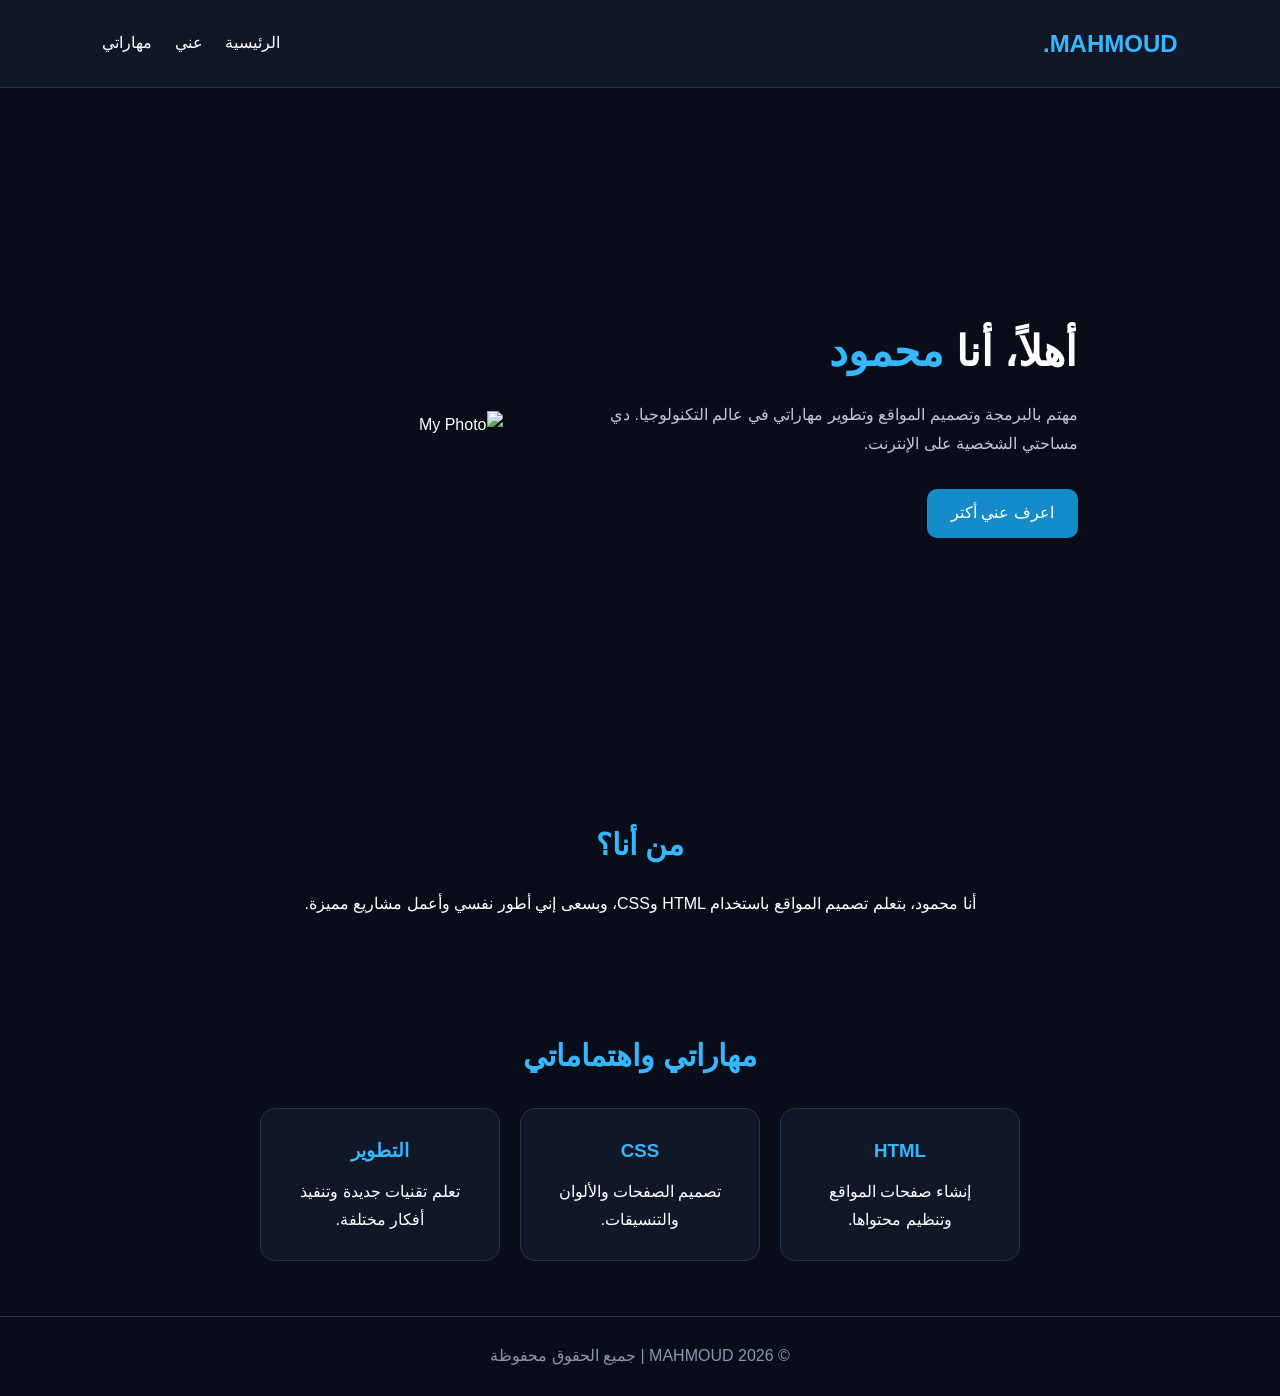
==== commit 6305f1d6: "Add files via upload" ====
--- a/index.html
+++ b/index.html
@@ -1,688 +1,216 @@
 <!DOCTYPE html>
 <html lang="ar" dir="rtl">
 <head>
-<meta charset="UTF-8">
-<meta name="viewport" content="width=device-width, initial-scale=1.0">
-<title>7oda phono | Premium Repair Lab</title>
-
-<style>
-:root {
-    --bg: #070707;
-    --gold: #D4AF37;
-    --gold-light: #F8E7A1;
-    --panel: #121212;
-    --text: #FFFFFF;
-    --muted: #AAAAAA;
-}
-
-* { box-sizing: border-box; margin: 0; padding: 0; }
-
-html { scroll-behavior: smooth; }
-
-body {
-    background: var(--bg);
-    color: var(--text);
-    font-family: Arial, Tahoma, sans-serif;
-    overflow-x: hidden;
-}
-
-a { color: inherit; text-decoration: none; }
-
-.container { width: min(1150px, 90%); margin: auto; }
-
-header {
-    position: sticky;
-    top: 0;
-    z-index: 10;
-    background: #080808eF;
-    backdrop-filter: blur(15px);
-    border-bottom: 1px solid #D4AF3740;
-}
-
-nav {
-    min-height: 78px;
-    display: flex;
-    align-items: center;
-    justify-content: space-between;
-    gap: 20px;
-}
-
-.logo {
-    direction: ltr;
-    font-size: 27px;
-    font-weight: 900;
-}
-
-.logo span { color: var(--gold); }
-
-.nav-links { display: flex; gap: 24px; color: #ccc; }
-.nav-links a:hover { color: var(--gold); }
-
-.button {
-    display: inline-block;
-    padding: 13px 23px;
-    border-radius: 7px;
-    background: linear-gradient(120deg, var(--gold-light), var(--gold));
-    color: #090909;
-    font-weight: bold;
-    transition: .3s;
-}
-
-.button:hover {
-    transform: translateY(-3px);
-    box-shadow: 0 0 25px #D4AF3750;
-}
-
-.button-outline {
-    background: transparent;
-    border: 1px solid var(--gold);
-    color: var(--gold-light);
-}
-
-.hero {
-    min-height: 650px;
-    display: flex;
-    align-items: center;
-    background: radial-gradient(ellipse at 70% 45%, #D4AF3717, transparent 55%);
-}
-
-.hero-grid {
-    display: grid;
-    grid-template-columns: 1fr 1fr;
-    align-items: center;
-    gap: 35px;
-    padding: 60px 0;
-}
-
-.eyebrow {
-    color: var(--gold);
-    letter-spacing: 3px;
-    font-size: 12px;
-}
-
-h1 {
-    font-size: clamp(38px, 5vw, 68px);
-    line-height: 1.35;
-    margin: 20px 0;
-}
-
-h1 span, h2 span { color: var(--gold); }
-
-.hero p, .section-intro {
-    color: var(--muted);
-    line-height: 2;
-    margin-bottom: 25px;
-}
-
-.actions { display: flex; gap: 12px; flex-wrap: wrap; }
-
-.stage {
-    height: 480px;
-    display: grid;
-    place-items: center;
-    position: relative;
-    perspective: 1000px;
-}
-
-.ring {
-    position: absolute;
-    width: 340px;
-    height: 340px;
-    border: 1px solid #D4AF3760;
-    border-radius: 50%;
-    box-shadow: 0 0 65px #D4AF3710;
-    animation: spin 20s linear infinite;
-}
-
-.ring::after {
-    content: "";
-    position: absolute;
-    inset: 25px;
-    border: 1px dashed #D4AF3740;
-    border-radius: 50%;
-}
-
-.phone {
-    position: relative;
-    z-index: 2;
-    width: 205px;
-    height: 390px;
-    padding: 8px;
-    border: 3px solid #B99A48;
-    border-radius: 34px;
-    background: linear-gradient(135deg, #777, #101010 30%, #4d4126);
-    box-shadow: 0 25px 70px #000, 0 0 45px #D4AF3720;
-    animation: float 5s ease-in-out infinite;
-    transform-style: preserve-3d;
-}
-
-.screen {
-    width: 100%;
-    height: 100%;
-    border-radius: 25px;
-    background:
-      radial-gradient(ellipse at center, #D4AF3740, transparent 55%),
-      linear-gradient(145deg, #262114, #050505 70%);
-    display: flex;
-    flex-direction: column;
-    align-items: center;
-    justify-content: center;
-    position: relative;
-    overflow: hidden;
-}
-
-.screen::before {
-    content: "";
-    position: absolute;
-    top: 10px;
-    width: 65px;
-    height: 15px;
-    border-radius: 20px;
-    background: #000;
-}
-
-.screen-logo {
-    direction: ltr;
-    font-size: 23px;
-    font-weight: 900;
-    text-shadow: 0 0 25px #D4AF3760;
-}
-
-.screen-logo span { color: var(--gold); }
-
-.screen small {
-    color: var(--gold-light);
-    letter-spacing: 3px;
-    font-size: 8px;
-    margin-top: 8px;
-}
-
-.chip {
-    position: absolute;
-    top: 25px;
-    right: 15px;
-    width: 65px;
-    height: 65px;
-    display: grid;
-    place-items: center;
-    background: linear-gradient(135deg, #F8E7A1, #98751B, #D4AF37);
-    color: #111;
-    font-size: 27px;
-    border: 3px solid #F8E7A1;
-    box-shadow: 0 0 25px #D4AF3755;
-    transform: rotateY(-20deg) rotateX(12deg);
-    animation: chipFloat 4s ease-in-out infinite;
-}
-
-.floating-label {
-    position: absolute;
-    padding: 12px 16px;
-    border: 1px solid #D4AF3755;
-    background: #15130eeF;
-    border-radius: 10px;
-    color: var(--gold-light);
-    font-size: 12px;
-    box-shadow: 0 10px 35px #000;
-}
-
-.label-one { top: 65px; left: 0; }
-.label-two { bottom: 65px; right: 0; }
-
-section.content { padding: 85px 0; }
-
-.section-heading { text-align: center; margin-bottom: 40px; }
-.section-heading h2 { font-size: clamp(30px, 4vw, 44px); margin: 10px 0; }
-
-.grid {
-    display: grid;
-    grid-template-columns: repeat(3, minmax(0, 1fr));
-    gap: 20px;
-}
-
-.card {
-    padding: 27px;
-    background: linear-gradient(145deg, #181818, #0d0d0d);
-    border: 1px solid #D4AF3725;
-    border-radius: 14px;
-    transition: .3s;
-}
-
-.card:hover {
-    transform: translateY(-7px);
-    border-color: var(--gold);
-    box-shadow: 0 15px 40px #D4AF3710;
-}
-
-.card .icon { font-size: 32px; margin-bottom: 14px; }
-.card h3 { color: var(--gold-light); margin-bottom: 10px; }
-.card p { color: var(--muted); font-size: 14px; line-height: 2; }
-
-.gallery {
-    display: grid;
-    grid-template-columns: repeat(3, minmax(0, 1fr));
-    gap: 18px;
-}
-
-.gallery img {
-    width: 100%;
-    height: 220px;
-    object-fit: cover;
-    border-radius: 12px;
-    border: 1px solid #D4AF3740;
-    transition: .4s;
-}
-
-.gallery img:hover { transform: scale(1.025); }
-
-.contact-box {
-    text-align: center;
-    padding: 55px 20px;
-    background: radial-gradient(ellipse at center, #D4AF3718, #111 70%);
-    border: 1px solid #D4AF3755;
-    border-radius: 18px;
-}
-
-.contact-box h2 { font-size: clamp(30px, 4vw, 45px); margin-bottom: 15px; }
-.contact-box p { color: var(--muted); margin-bottom: 25px; }
-
-footer {
-    padding: 25px 0;
-    text-align: center;
-    color: #888;
-    border-top: 1px solid #ffffff15;
-}
-
-.whatsapp {
-    position: fixed;
-    z-index: 20;
-    bottom: 20px;
-    left: 20px;
-    border-radius: 50px;
-}
-
-@keyframes float {
-    0%,100% { translate: 0 0; }
-    50% { translate: 0 -15px; }
-}
-
-@keyframes spin {
-    to { transform: rotate(360deg); }
-}
-
-@keyframes chipFloat {
-    0%,100% { translate: 0 0; }
-    50% { translate: 0 -8px; }
-}
-
-@media (max-width: 760px) {
-    .nav-links { gap: 10px; font-size: 12px; }
-    .hero-grid { grid-template-columns: 1fr; }
-    .hero-copy { text-align: center; }
-    .actions { justify-content: center; }
-    .stage { height: 430px; }
-    .grid, .gallery { grid-template-columns: 1fr; }
-    .gallery img { height: 240px; }
-}
-
-@media (max-width: 480px) {
-    nav { flex-wrap: wrap; padding: 15px 0; }
-    .nav-links { width: 100%; justify-content: space-between; }
-    .logo { font-size: 23px; }
-    .ring { width: 280px; height: 280px; }
-    .phone { width: 180px; height: 345px; }
-    .floating-label { font-size: 10px; padding: 9px; }
-}
-
-@media (prefers-reduced-motion: reduce) {
-    *, *::before, *::after { animation: none !important; scroll-behavior: auto; }
-}
-.ic-chip {
-    position: absolute;
-    top: 70%;
-    left: 26%;
-    z-index: 5;
-    width: 90px;
-    height: 75px;
-    animation: ic-float 3s ease-in-out infinite;
-    filter: drop-shadow(0 0 15px #D4AF3780);
-}
-
-.ic-body {
-    width: 100%;
-    height: 100%;
-    border: 3px solid #F8E7A1;
-    border-radius: 10px;
-    background: linear-gradient(135deg, #F8E7A1, #D4AF37, #8c6814);
-    color: #111;
-    display: flex;
-    flex-direction: column;
-    justify-content: center;
-    align-items: center;
-}
-
-.ic-body span {
-    font: 900 28px Arial;
-}
-
-.ic-body small {
-    font: bold 7px Arial;
-}
-
-.ic-pins {
-    position: absolute;
-    inset: -6px;
-    border: 4px dashed #D4AF37;
-    border-radius: 12px;
-}
-
-@keyframes ic-float {
-    0%, 100% { translate: 0 0; }
-    50% { translate: 0 -8px; }
-}
-</style>
+  <meta charset="UTF-8">
+  <meta name="viewport" content="width=device-width, initial-scale=1.0">
+  <title>MAHMOUD | Personal Website</title>
+
+  <style>
+    * {
+      margin: 0;
+      padding: 0;
+      box-sizing: border-box;
+    }
+
+    body {
+      font-family: Arial, sans-serif;
+      background: #080d18;
+      color: white;
+      line-height: 1.8;
+    }
+
+    header {
+      padding: 22px 8%;
+      display: flex;
+      justify-content: space-between;
+      align-items: center;
+      background: #101827;
+      border-bottom: 1px solid #24344e;
+    }
+
+    .logo {
+      color: #35b8ff;
+      font-size: 24px;
+      font-weight: bold;
+    }
+
+    nav a {
+      color: white;
+      text-decoration: none;
+      margin-right: 18px;
+    }
+
+    nav a:hover {
+      color: #35b8ff;
+    }
+
+    .hero {
+      min-height: 75vh;
+      display: flex;
+      align-items: center;
+      justify-content: center;
+      gap: 55px;
+      padding: 60px 8%;
+      flex-wrap: wrap;
+    }
+
+    .photo {
+      width: 270px;
+      height: 350px;
+      object-fit: cover;
+      border-radius: 25px;
+      border: 3px solid #35b8ff;
+      box-shadow: 0 0 35px #168bca44;
+    }
+
+    .intro {
+      max-width: 520px;
+    }
+
+    .intro h1 {
+      font-size: 42px;
+      margin-bottom: 12px;
+    }
+
+    .intro h1 span {
+      color: #35b8ff;
+    }
+
+    .intro p {
+      color: #bdc8da;
+      margin-bottom: 20px;
+    }
+
+    .button {
+      display: inline-block;
+      background: #168bca;
+      color: white;
+      text-decoration: none;
+      padding: 10px 24px;
+      border-radius: 10px;
+      margin-top: 10px;
+    }
+
+    section.content {
+      padding: 55px 8%;
+      text-align: center;
+    }
+
+    section h2 {
+      color: #35b8ff;
+      margin-bottom: 18px;
+      font-size: 30px;
+    }
+
+    .cards {
+      display: flex;
+      justify-content: center;
+      gap: 20px;
+      flex-wrap: wrap;
+      margin-top: 25px;
+    }
+
+    .card {
+      background: #101827;
+      border: 1px solid #24344e;
+      padding: 25px;
+      border-radius: 15px;
+      width: 240px;
+    }
+
+    .card h3 {
+      color: #35b8ff;
+      margin-bottom: 10px;
+    }
+
+    footer {
+      text-align: center;
+      padding: 25px;
+      color: #8998ad;
+      border-top: 1px solid #24344e;
+    }
+
+    @media (max-width: 600px) {
+      header {
+        flex-direction: column;
+        gap: 10px;
+      }
+
+      .intro h1 {
+        font-size: 32px;
+      }
+
+      .hero {
+        gap: 30px;
+        text-align: center;
+      }
+
+      .photo {
+        width: 220px;
+        height: 280px;
+      }
+    }
+  </style>
 </head>
 
 <body>
-<header>
-    <div class="container">
-        <nav>
-            <a class="logo" href="#home">7oda <span>phono.</span></a>
-            <div class="nav-links">
-                <a href="#home">الرئيسية</a>
-                <a href="#services">الخدمات</a>
-                <a href="#gallery">المعرض</a>
-                <a href="#contact">تواصل معنا</a>
-            </div>
-            <a class="button" href="https://wa.me/201002824178">واتساب ↗</a>
-        </nav>
+
+  <header>
+    <div class="logo">MAHMOUD.</div>
+    <nav>
+      <a href="#home">الرئيسية</a>
+      <a href="#about">عني</a>
+      <a href="#skills">مهاراتي</a>
+    </nav>
+  </header>
+
+  <main>
+    <div class="hero" id="home">
+      <div class="intro">
+        <h1>أهلاً، أنا <span>محمود</span></h1>
+        <p>
+          مهتم بالبرمجة وتصميم المواقع وتطوير مهاراتي
+          في عالم التكنولوجيا. دي مساحتي الشخصية على الإنترنت.
+        </p>
+        <a href="#about" class="button">اعرف عني أكتر</a>
+      </div>
+     <img src="myphoto.jpeg" alt="My Photo" width="300">    
+      
     </div>
-</header>
-
-<main>
-<section class="hero" id="home">
-    <div class="container hero-grid">
-        <div class="hero-copy">
-            <div class="eyebrow">PREMIUM MOBILE REPAIR LAB</div>
-            <h1>التكنولوجيا<br>بلمسة <span>دهبية.</span></h1>
-            <p>
-                أهلاً بيك في 7oda phono، وجهتك لصيانة المحمول
-                والإلكترونيات والإكسسوارات. استفسر عن عطل جهازك
-                والخدمة المناسبة ليه بكل سهولة.
-            </p>
-            <div class="actions">
-                <a class="button" href="#services">اكتشف خدماتنا</a>
-                <a class="button button-outline" href="https://wa.me/201002824178">تواصل معانا</a>
-            </div>
+
+    <section class="content" id="about">
+      <h2>من أنا؟</h2>
+      <p>
+        أنا محمود، بتعلم تصميم المواقع باستخدام HTML وCSS،
+        وبسعى إني أطور نفسي وأعمل مشاريع مميزة.
+      </p>
+    </section>
+
+    <section class="content" id="skills">
+      <h2>مهاراتي واهتماماتي</h2>
+
+      <div class="cards">
+        <div class="card">
+          <h3>HTML</h3>
+          <p>إنشاء صفحات المواقع وتنظيم محتواها.</p>
         </div>
 
-        <div class="stage" id="stage">
-            <div class="ring"></div>
-            <div class="floating-label label-one">✦ PRECISION REPAIR</div>
-            <div class="floating-label label-two">⚡ IC TECHNOLOGY</div>
-            <div class="phone" id="phone">
-                <div class="screen">
-                    <div class="screen-logo">7oda <span>phono</span></div>
-                    <small>PREMIUM MOBILE CARE</small>
-                    <div class="ic-chip">
-    <div class="ic-pins"></div>
-    <div class="ic-body">
-        <span>IC</span>
-        <small>7ODA PHONO</small>
-    </div>
-</div>
-                </div>
-            </div>
-<div class="chip" style="display:none;">IC</div>        </div>
-    </div>
-</section>
-
-<section class="content">
-    <div class="container">
-        <div class="section-heading">
-            <div class="eyebrow">OUR SERVICES</div>
-            <h2>خدمات <span>احترافية</span></h2>
-            <p class="section-intro">كل اللي تحتاجه لجهازك في مكان واحد.</p>
+        <div class="card">
+          <h3>CSS</h3>
+          <p>تصميم الصفحات والألوان والتنسيقات.</p>
         </div>
 
-        <div class="grid" id="services">
-            <article class="card">
-                <div class="icon">📱</div>
-                <h3>صيانة الشاشات</h3>
-                <p>استفسر عن تغيير الشاشة وتوافر القطع المناسبة لموديل جهازك.</p>
-            </article>
-            <article class="card">
-                <div class="icon">🔋</div>
-                <h3>البطاريات والشحن</h3>
-                <p>فحص مشاكل البطارية والشحن وتحديد الخدمة المطلوبة.</p>
-            </article>
-            <article class="card">
-                <div class="icon">⚙️</div>
-                <h3>IC وإصلاح البوردة</h3>
-                <p>خدمات فحص الأعطال الإلكترونية على مستوى اللوحة حسب نوع الجهاز.</p>
-            </article>
-            <article class="card">
-                <div class="icon">💻</div>
-                <h3>سوفت وير</h3>
-                <p>استفسر عن خدمات النظام والبرامج وحلول الأعطال البرمجية.</p>
-            </article>
-            <article class="card">
-                <div class="icon">🎧</div>
-                <h3>الإكسسوارات</h3>
-                <p>شواحن وكابلات وسماعات وجرابات وإكسسوارات للموبايل.</p>
-            </article>
-            <article class="card">
-                <div class="icon">🔬</div>
-                <h3>فحص وتشخيص</h3>
-                <p>ابعت موديل جهازك ووصف العطل للاستفسار عن الفحص والتكلفة.</p>
-            </article>
+        <div class="card">
+          <h3>التطوير</h3>
+          <p>تعلم تقنيات جديدة وتنفيذ أفكار مختلفة.</p>
         </div>
-    </div>
-</section>
-
-<section class="content" id="gallery">
-    <div class="container">
-        <div class="section-heading">
-           <div class="ic-chip-new">
-    <div class="ic-chip-inner">
-        <span class="ic-brand">7HODA</span>
-        <strong>IC</strong>
-        <span class="ic-model">PHONE CHIP</span>
-        <div class="ic-circuit"></div>
-    </div>
-</div>
-            <div class="eyebrow">TECHNOLOGY GALLERY</div>
-            <h2>عالم <span>التكنولوجيا</span></h2>
-            <p class="section-intro">صور توضيحية للأجهزة والإلكترونيات.</p>
-        </div>
-
-        <div class="gallery">
-            <img src="https://images.unsplash.com/photo-1511707171634-5f897ff02aa9?auto=format&fit=crop&w=900&q=85" alt="هاتف ذكي">
-            <img src="https://images.unsplash.com/photo-1598327105666-5b89351aff97?auto=format&fit=crop&w=900&q=85" alt="تصميم هاتف">
-            <img src="https://images.unsplash.com/photo-1518770660439-4636190af475?auto=format&fit=crop&w=900&q=85" alt="لوحة إلكترونية">
-        </div>
-    </div>
-</section>
-
-<section class="content" id="contact">
-    <div class="container">
-        <div class="contact-box">
-            <div class="eyebrow">CONTACT 7ODA PHONO</div>
-            <h2>جهازك محتاج <span>إيه؟</span></h2>
-            <p>تواصل معانا واسأل عن الصيانة أو الإكسسوارات.</p>
-            <a class="button" href="https://wa.me/201002824178?text=السلام%20عليكم،%20عايز%20استفسر%20عن%20صيانة%20الموبايل" target="_blank" rel="noopener noreferrer">
-                ابدأ محادثة واتساب ↗
-            </a>
-<p style="direction:ltr;margin-top:20px;">
-    <a href="https://wa.me/201002824178"
-       target="_blank"
-       rel="noopener noreferrer"
-       style="color:#F8E7A1;font-weight:bold;">
-       📱 +20 100 282 4178 — راسلنا واتساب
-    </a>
-</p>        </div>
-    </div>
-</section>
-</main>
-
-<footer>
-    <div class="container">
-        7oda phono © 2026 — صيانة المحمول والإكسسوارات
-    </div>
-</footer>
-
-<a class="button whatsapp" href="https://wa.me/201002824178" target="_blank" rel="noopener noreferrer">
-    واتساب
-</a>
-
-<script>
-const stage = document.getElementById("stage");
-const phone = document.getElementById("phone");
-
-if (window.matchMedia("(hover: hover) and (pointer: fine)").matches) {
-    stage.addEventListener("pointermove", (event) => {
-        const rect = stage.getBoundingClientRect();
-        const x = (event.clientX - rect.left) / rect.width - 0.5;
-        const y = (event.clientY - rect.top) / rect.height - 0.5;
-
-        phone.style.transform =
-            `rotateY(${x * 22}deg) rotateX(${-y * 18}deg) rotate(-5deg)`;
-    });
-
-    stage.addEventListener("pointerleave", () => {
-        phone.style.transform = "";
-    });
-}
-</script>
-<script type="importmap">
-{
-  "imports": {
-    "three": "https://cdn.jsdelivr.net/npm/three@0.180.0/build/three.module.js"
-  }
-}
-</script>
-<script type="module">
-import * as THREE from "three";
-
-const stage = document.getElementById("stage");
-if (stage) {
-    const canvas = document.createElement("div");
-    canvas.style.cssText =
-        "position:absolute;inset:0;z-index:3;pointer-events:none;";
-    stage.appendChild(canvas);
-
-    const scene = new THREE.Scene();
-
-    const camera = new THREE.PerspectiveCamera(
-        45, stage.clientWidth / stage.clientHeight, 0.1, 100
-    );
-    camera.position.z = 7;
-
-    const renderer = new THREE.WebGLRenderer({
-        alpha: true,
-        antialias: true
-    });
-    renderer.setPixelRatio(Math.min(window.devicePixelRatio, 2));
-    renderer.setSize(stage.clientWidth, stage.clientHeight);
-    renderer.setClearColor(0x000000, 0);
-    canvas.appendChild(renderer.domElement);
-
-    const gold = new THREE.MeshStandardMaterial({
-        color: 0xd4af37,
-        metalness: 0.85,
-        roughness: 0.22
-    });
-
-    const chip = new THREE.Group();
-chip.scale.set(0.72, 0.72, 0.72);
-    const body = new THREE.Mesh(
-        new THREE.BoxGeometry(1.15, 1.15, 0.18),
-        gold
-    );
-    chip.add(body);
-
-    const center = new THREE.Mesh(
-        new THREE.BoxGeometry(0.65, 0.65, 0.06),
-        new THREE.MeshStandardMaterial({
-            color: 0x17130a,
-            metalness: 0.6,
-            roughness: 0.3
-        })
-    );
-    center.position.z = 0.12;
-    chip.add(center);
-
-    const pins = new THREE.MeshStandardMaterial({
-        color: 0xffe9a0,
-        metalness: 0.9,
-        roughness: 0.2
-    });
-
-    for (let i = 0; i < 4; i++) {
-        const pinA = new THREE.Mesh(
-            new THREE.BoxGeometry(0.13, 0.24, 0.08), pins
-        );
-        pinA.position.set(-0.36 + i * 0.24, 0.7, 0);
-        chip.add(pinA);
-
-        const pinB = pinA.clone();
-        pinB.position.y = -0.7;
-        chip.add(pinB);
-
-        const pinC = new THREE.Mesh(
-            new THREE.BoxGeometry(0.24, 0.13, 0.08), pins
-        );
-        pinC.position.set(-0.7, -0.36 + i * 0.24, 0);
-        chip.add(pinC);
-
-        const pinD = pinC.clone();
-        pinD.position.x = 0.7;
-        chip.add(pinD);
-    }
-
-    const label = document.createElement("div");
-    label.textContent = "IC";
-const label = document.createElement("div");
-label.textContent = "IC";
-label.style.cssText =
-    "position:absolute;left:calc(50% + 115px);top:50%;" +
-    "transform:translateY(-50%);pointer-events:none;" +
-    "color:#f8e7a1;font:bold 22px Arial;";
-canvas.appendChild(label);        "position:absolute;inset:0;display:grid;place-items:center;" +
-        "color:#f8e7a1;font:bold 25px Arial;";
-    canvas.appendChild(label);
-
-    scene.add(chip);
-    scene.add(new THREE.AmbientLight(0xffffff, 2));
-
-    const light = new THREE.PointLight(0xffd45c, 55);
-light.position.set(3, 4, 5);
-scene.add(light);
-    light.position.set(3, 4, 5);
-    scene.add(light);
-
-    function resize() {
-        const w = stage.clientWidth;
-        const h = stage.clientHeight;
-        camera.aspect = w / h;
-        camera.updateProjectionMatrix();
-        renderer.setSize(w, h);
-    }
-
-    window.addEventListener("resize", resize);
-
-    function animate() {
-        requestAnimationFrame(animate);
-        chip.rotation.x += 0.006;
-        chip.rotation.y += 0.012;
-       chip.position.y = Math.sin(Date.now() * 0.0015) * 0.12;
-chip.position.x = 1.1;
-chip.position.z = 0;        label.style.transform =
-            `translateY(${Math.sin(Date.now() * 0.0015) * -8}px)`;
-        renderer.render(scene, camera);
-    }
-
-    animate();
-}
-</script>
+      </div>
+    </section>
+  </main>
+
+  <footer>
+    © 2026 MAHMOUD | جميع الحقوق محفوظة
+  </footer>
+
 </body>
 </html>
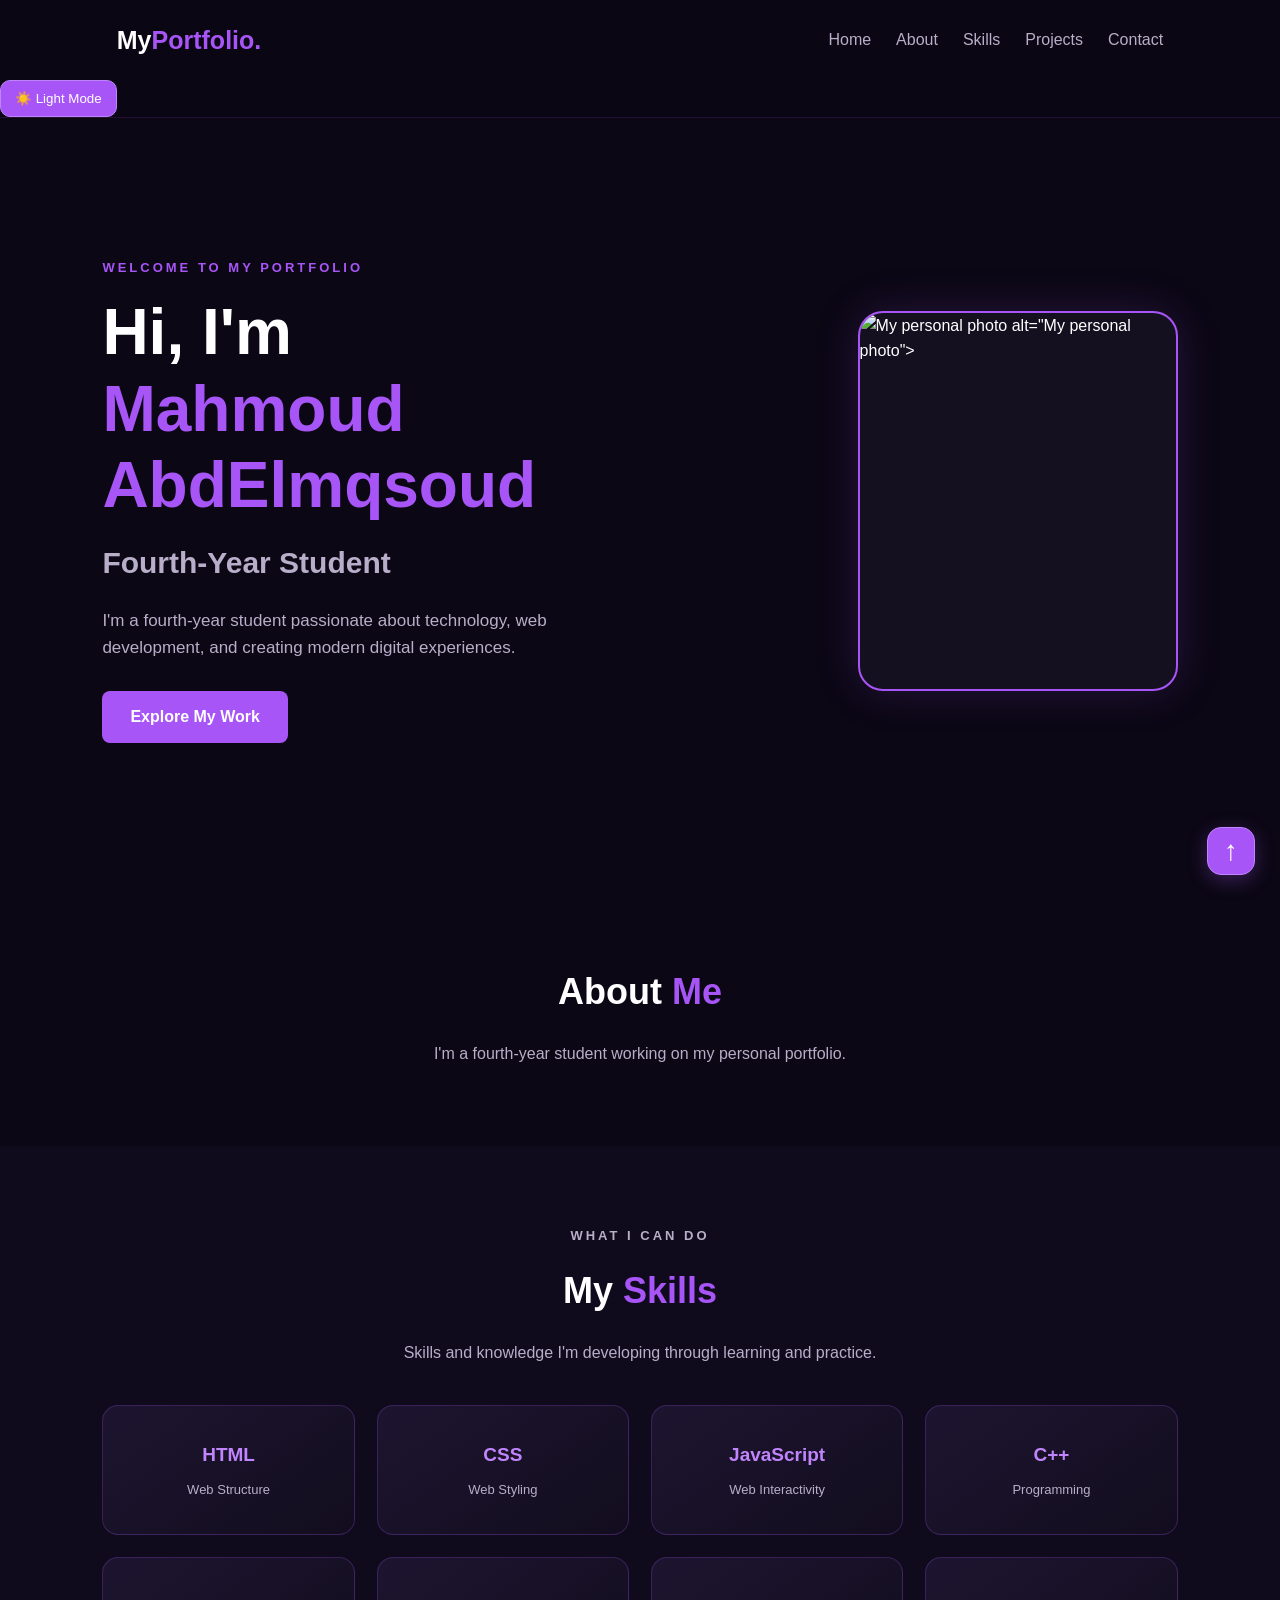
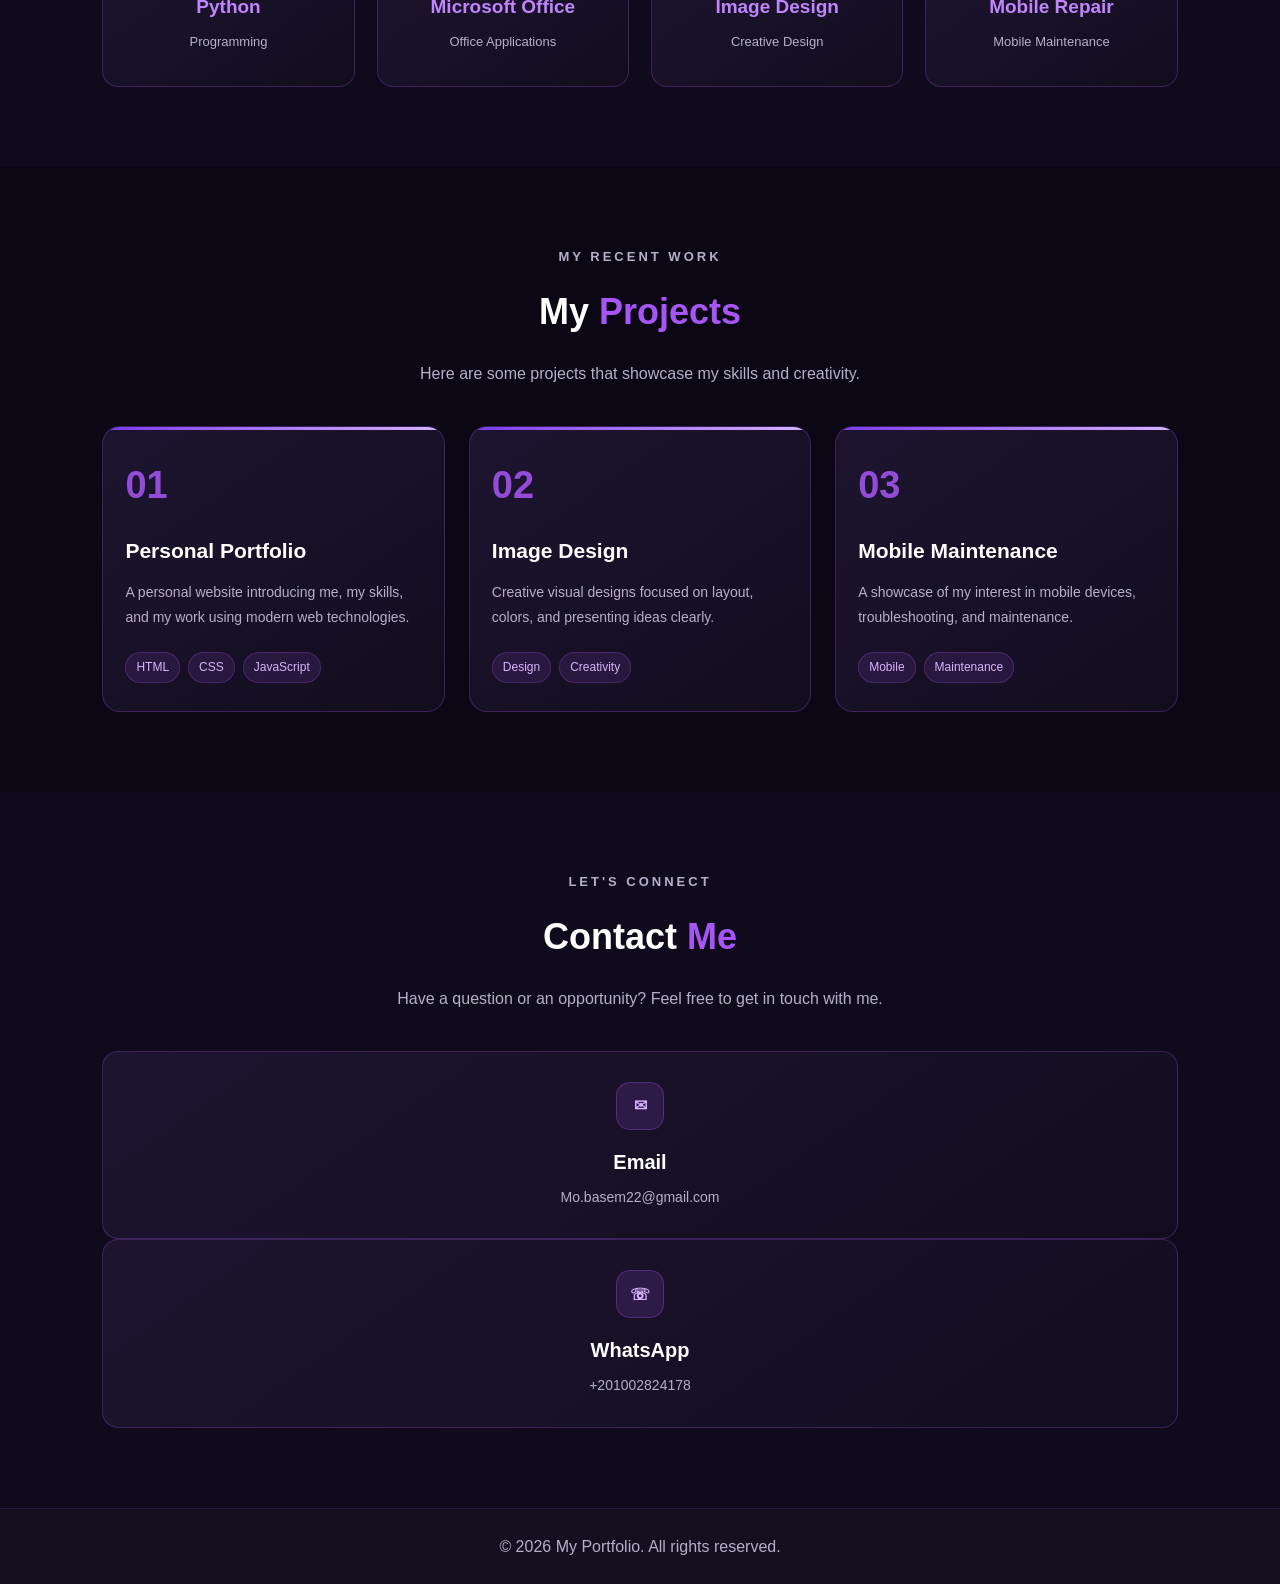
==== commit d03ca6e7: "Add files via upload" ====
--- a/index.html
+++ b/index.html
@@ -1,216 +1,219 @@
 <!DOCTYPE html>
-<html lang="ar" dir="rtl">
+<html lang="en">
 <head>
-  <meta charset="UTF-8">
-  <meta name="viewport" content="width=device-width, initial-scale=1.0">
-  <title>MAHMOUD | Personal Website</title>
-
-  <style>
-    * {
-      margin: 0;
-      padding: 0;
-      box-sizing: border-box;
-    }
-
-    body {
-      font-family: Arial, sans-serif;
-      background: #080d18;
-      color: white;
-      line-height: 1.8;
-    }
-
-    header {
-      padding: 22px 8%;
-      display: flex;
-      justify-content: space-between;
-      align-items: center;
-      background: #101827;
-      border-bottom: 1px solid #24344e;
-    }
-
-    .logo {
-      color: #35b8ff;
-      font-size: 24px;
-      font-weight: bold;
-    }
-
-    nav a {
-      color: white;
-      text-decoration: none;
-      margin-right: 18px;
-    }
-
-    nav a:hover {
-      color: #35b8ff;
-    }
-
-    .hero {
-      min-height: 75vh;
-      display: flex;
-      align-items: center;
-      justify-content: center;
-      gap: 55px;
-      padding: 60px 8%;
-      flex-wrap: wrap;
-    }
-
-    .photo {
-      width: 270px;
-      height: 350px;
-      object-fit: cover;
-      border-radius: 25px;
-      border: 3px solid #35b8ff;
-      box-shadow: 0 0 35px #168bca44;
-    }
-
-    .intro {
-      max-width: 520px;
-    }
-
-    .intro h1 {
-      font-size: 42px;
-      margin-bottom: 12px;
-    }
-
-    .intro h1 span {
-      color: #35b8ff;
-    }
-
-    .intro p {
-      color: #bdc8da;
-      margin-bottom: 20px;
-    }
-
-    .button {
-      display: inline-block;
-      background: #168bca;
-      color: white;
-      text-decoration: none;
-      padding: 10px 24px;
-      border-radius: 10px;
-      margin-top: 10px;
-    }
-
-    section.content {
-      padding: 55px 8%;
-      text-align: center;
-    }
-
-    section h2 {
-      color: #35b8ff;
-      margin-bottom: 18px;
-      font-size: 30px;
-    }
-
-    .cards {
-      display: flex;
-      justify-content: center;
-      gap: 20px;
-      flex-wrap: wrap;
-      margin-top: 25px;
-    }
-
-    .card {
-      background: #101827;
-      border: 1px solid #24344e;
-      padding: 25px;
-      border-radius: 15px;
-      width: 240px;
-    }
-
-    .card h3 {
-      color: #35b8ff;
-      margin-bottom: 10px;
-    }
-
-    footer {
-      text-align: center;
-      padding: 25px;
-      color: #8998ad;
-      border-top: 1px solid #24344e;
-    }
-
-    @media (max-width: 600px) {
-      header {
-        flex-direction: column;
-        gap: 10px;
-      }
-
-      .intro h1 {
-        font-size: 32px;
-      }
-
-      .hero {
-        gap: 30px;
-        text-align: center;
-      }
-
-      .photo {
-        width: 220px;
-        height: 280px;
-      }
-    }
-  </style>
+    <meta charset="UTF-8">
+    <meta name="viewport" content="width=device-width, initial-scale=1.0">
+    <meta name="description" content="My personal portfolio website">
+    <title>My Portfolio | Personal Website</title>
+    <link rel="stylesheet" href="style.css">
 </head>
-
 <body>
 
-  <header>
-    <div class="logo">MAHMOUD.</div>
-    <nav>
-      <a href="#home">الرئيسية</a>
-      <a href="#about">عني</a>
-      <a href="#skills">مهاراتي</a>
-    </nav>
-  </header>
-
-  <main>
-    <div class="hero" id="home">
-      <div class="intro">
-        <h1>أهلاً، أنا <span>محمود</span></h1>
-        <p>
-          مهتم بالبرمجة وتصميم المواقع وتطوير مهاراتي
-          في عالم التكنولوجيا. دي مساحتي الشخصية على الإنترنت.
-        </p>
-        <a href="#about" class="button">اعرف عني أكتر</a>
-      </div>
-     <img src="myphoto.jpeg" alt="My Photo" width="300">    
-      
+    <header>
+        <nav class="navbar">
+            <a href="#" class="logo">My<span>Portfolio.</span></a>
+
+            <ul class="nav-links">
+                <li><a href="#home">Home</a></li>
+                <li><a href="#about">About</a></li>
+                <li><a href="#skills">Skills</a></li>
+                <li><a href="#projects">Projects</a></li>
+                <li><a href="#contact">Contact</a></li>
+            </ul>
+        </nav><button id="themeToggle" type="button">☀️ Light Mode</button>
+    </header>
+
+    <main>
+        <section id="home" class="hero">
+            <div class="hero-content">
+                <p class="welcome">WELCOME TO MY PORTFOLIO</p>
+
+                 <h1>Hi, I'm <span><Main></Main>Mahmoud AbdElmqsoud</span></h1>
+
+<h2>Fourth-Year Student</h2>
+
+<p class="hero-description">
+    I'm a fourth-year student passionate about technology,
+    web development, and creating modern digital experiences.
+</p>
+
+                <a href="#projects" class="btn">Explore My Work</a>
+            </div>
+
+            <div class="hero-image">
+                <img src="images/my-photo.jpg" alt="My personal photo">
+                     alt="My personal photo">
+            </div>
+        </section>
+
+        <section id="about">
+            <h2>About <span>Me</span></h2>
+            <p>I'm a fourth-year student working on my personal portfolio.</p>
+        </section>
+
+        <section id="skills" class="skills-section">
+    <p class="welcome">WHAT I CAN DO</p>
+    <h2>My <span>Skills</span></h2>
+
+    <p class="skills-description">
+        Skills and knowledge I'm developing through learning and practice.
+    </p>
+
+    <div class="skills-container">
+
+        <div class="skill-card">
+            <h3>HTML</h3>
+            <p>Web Structure</p>
+        </div>
+
+        <div class="skill-card">
+            <h3>CSS</h3>
+            <p>Web Styling</p>
+        </div>
+
+        <div class="skill-card">
+            <h3>JavaScript</h3>
+            <p>Web Interactivity</p>
+        </div>
+
+        <div class="skill-card">
+            <h3>C++</h3>
+            <p>Programming</p>
+        </div>
+
+        <div class="skill-card">
+            <h3>Python</h3>
+            <p>Programming</p>
+        </div>
+
+        <div class="skill-card">
+            <h3>Microsoft Office</h3>
+            <p>Office Applications</p>
+        </div>
+
+        <div class="skill-card">
+            <h3>Image Design</h3>
+            <p>Creative Design</p>
+        </div>
+
+        <div class="skill-card">
+            <h3>Mobile Repair</h3>
+            <p>Mobile Maintenance</p>
+        </div>
+
     </div>
-
-    <section class="content" id="about">
-      <h2>من أنا؟</h2>
-      <p>
-        أنا محمود، بتعلم تصميم المواقع باستخدام HTML وCSS،
-        وبسعى إني أطور نفسي وأعمل مشاريع مميزة.
-      </p>
-    </section>
-
-    <section class="content" id="skills">
-      <h2>مهاراتي واهتماماتي</h2>
-
-      <div class="cards">
-        <div class="card">
-          <h3>HTML</h3>
-          <p>إنشاء صفحات المواقع وتنظيم محتواها.</p>
-        </div>
-
-        <div class="card">
-          <h3>CSS</h3>
-          <p>تصميم الصفحات والألوان والتنسيقات.</p>
-        </div>
-
-        <div class="card">
-          <h3>التطوير</h3>
-          <p>تعلم تقنيات جديدة وتنفيذ أفكار مختلفة.</p>
-        </div>
-      </div>
-    </section>
-  </main>
-
-  <footer>
-    © 2026 MAHMOUD | جميع الحقوق محفوظة
-  </footer>
+</section>
+
+       <section id="projects" class="projects-section">
+    <p class="welcome">MY RECENT WORK</p>
+
+    <h2>My <span>Projects</span></h2>
+
+    <p class="projects-description">
+        Here are some projects that showcase my skills and creativity.
+    </p>
+
+    <div class="projects-container">
+
+        <article class="project-card">
+            <div class="project-number">01</div>
+
+            <div class="project-content">
+                <h3>Personal Portfolio</h3>
+
+                <p>
+                    A personal website introducing me, my skills,
+                    and my work using modern web technologies.
+                </p>
+
+                <div class="project-tags">
+                    <span>HTML</span>
+                    <span>CSS</span>
+                    <span>JavaScript</span>
+                </div>
+            </div>
+        </article>
+
+        <article class="project-card">
+            <div class="project-number">02</div>
+
+            <div class="project-content">
+                <h3>Image Design</h3>
+
+                <p>
+                    Creative visual designs focused on layout,
+                    colors, and presenting ideas clearly.
+                </p>
+
+                <div class="project-tags">
+                    <span>Design</span>
+                    <span>Creativity</span>
+                </div>
+            </div>
+        </article>
+
+        <article class="project-card">
+            <div class="project-number">03</div>
+
+            <div class="project-content">
+                <h3>Mobile Maintenance</h3>
+
+                <p>
+                    A showcase of my interest in mobile devices,
+                    troubleshooting, and maintenance.
+                </p>
+
+                <div class="project-tags">
+                    <span>Mobile</span>
+                    <span>Maintenance</span>
+                </div>
+            </div>
+        </article>
+
+    </div>
+</section>
+      <section id="contact" class="contact-section">
+    <p class="welcome">LET'S CONNECT</p>
+
+    <h2>Contact <span>Me</span></h2>
+
+    <p class="contact-description">
+        Have a question or an opportunity?
+        Feel free to get in touch with me.
+    </p>
+
+   <div class="contact-card">
+    <span class="contact-icon">✉</span>
+    <h3>Email</h3>
+    <p>
+        <a href="mailto:Mo.basem22@gmail.com">
+            Mo.basem22@gmail.com
+        </a>
+    </p>
+</div>
+
+<div class="contact-card">
+    <span class="contact-icon">☏</span>
+    <h3>WhatsApp</h3>
+    <p>
+        <a href="https://wa.me/201002824178" target="_blank" rel="noopener noreferrer">
+            +201002824178
+        </a>
+    </p>
+</div>
+</section>
+    </main>
+
+    <footer>
+        <p>© 2026 My Portfolio. All rights reserved.</p>
+    </footer>
+
+    <script src="script.js"></script>
+ <button id="backToTop" aria-label="Back to top" title="Back to top">
+    ↑
+</button>
+
+<script src="script.js"></script>
 
 </body>
 </html>
--- a/style.css
+++ b/style.css
@@ -0,0 +1,614 @@
+
+/* ===== General Settings ===== */
+* {
+    margin: 0;
+    padding: 0;
+    box-sizing: border-box;
+    scroll-behavior: smooth;
+}
+
+:root {
+    --bg-color: #0b0714;
+    --second-bg: #151020;
+    --text-color: #ffffff;
+    --main-color: #a855f7;
+    --muted-color: #b8aec9;
+}
+
+body {
+    font-family: Arial, sans-serif;
+    background: var(--bg-color);
+    color: var(--text-color);
+    line-height: 1.6;
+}
+
+a {
+    text-decoration: none;
+    color: inherit;
+}
+
+span {
+    color: var(--main-color);
+}
+
+/* ===== Navigation ===== */
+header {
+    position: sticky;
+    top: 0;
+    z-index: 100;
+    background: rgba(11, 7, 20, 0.92);
+    backdrop-filter: blur(12px);
+    border-bottom: 1px solid rgba(168, 85, 247, 0.15);
+}
+
+.navbar {
+    max-width: 1200px;
+    margin: auto;
+    padding: 20px 6%;
+    display: flex;
+    align-items: center;
+    justify-content: space-between;
+}
+
+.logo {
+    font-size: 25px;
+    font-weight: bold;
+}
+
+.nav-links {
+    display: flex;
+    gap: 25px;
+    list-style: none;
+}
+
+.nav-links a {
+    color: var(--muted-color);
+    transition: 0.3s;
+}
+
+.nav-links a:hover {
+    color: var(--main-color);
+}
+
+/* ===== Hero Section ===== */
+.hero {
+    min-height: 85vh;
+    padding: 70px 8%;
+    display: flex;
+    align-items: center;
+    justify-content: space-between;
+    gap: 50px;
+    max-width: 1400px;
+    margin: auto;
+}
+
+.hero-content {
+    max-width: 650px;
+}
+
+.welcome {
+    color: var(--main-color);
+    letter-spacing: 3px;
+    font-size: 13px;
+    font-weight: bold;
+    margin-bottom: 15px;
+}
+
+.hero h1 {
+    font-size: clamp(36px, 5vw, 64px);
+    line-height: 1.2;
+    margin-bottom: 15px;
+}
+
+.hero h2 {
+    font-size: 30px;
+    color: var(--muted-color);
+    margin-bottom: 20px;
+}
+
+.hero-description {
+    color: var(--muted-color);
+    font-size: 17px;
+    max-width: 520px;
+    margin-bottom: 30px;
+}
+
+.btn {
+    display: inline-block;
+    padding: 13px 28px;
+    background: var(--main-color);
+    color: white;
+    border-radius: 8px;
+    font-weight: bold;
+    transition: 0.3s;
+}
+
+.btn:hover {
+    transform: translateY(-3px);
+    box-shadow: 0 8px 30px rgba(168, 85, 247, 0.3);
+}
+
+/* ===== Personal Photo ===== */
+.hero-image {
+    width: 320px;
+    height: 380px;
+    flex-shrink: 0;
+    border: 2px solid var(--main-color);
+    border-radius: 25px;
+    overflow: hidden;
+    box-shadow: 0 0 45px rgba(168, 85, 247, 0.18);
+    background: var(--second-bg);
+}
+
+.hero-image img {
+    width: 100%;
+    height: 100%;
+    object-fit: cover;
+}
+
+/* ===== Content Sections ===== */
+section:not(.hero) {
+    padding: 80px 8%;
+    text-align: center;
+    scroll-margin-top: 85px;
+}
+
+section:not(.hero) h2 {
+    font-size: 36px;
+    margin-bottom: 20px;
+}
+
+section:not(.hero) p {
+    color: var(--muted-color);
+}
+
+/* ===== Footer ===== */
+footer {
+    text-align: center;
+    padding: 25px;
+    background: var(--second-bg);
+    color: var(--muted-color);
+    border-top: 1px solid rgba(168, 85, 247, 0.15);
+}
+
+/* ===== Mobile Responsive ===== */
+@media (max-width: 768px) {
+    .navbar {
+        flex-direction: column;
+        gap: 15px;
+    }
+
+    .nav-links {
+        flex-wrap: wrap;
+        justify-content: center;
+        gap: 12px 18px;
+        font-size: 14px;
+    }
+
+    .hero {
+        flex-direction: column-reverse;
+        text-align: center;
+        padding: 50px 6%;
+        gap: 35px;
+    }
+
+    .hero-image {
+        width: min(280px, 85vw);
+        height: 320px;
+    }
+
+    .hero-description {
+        margin-right: auto;
+        margin-left: auto;
+    }
+
+    section:not(.hero) {
+        padding: 60px 6%;
+    }
+}/* ===== Skills Section ===== */
+
+.skills-section {
+    background: #100b1c;
+}
+
+.skills-description {
+    max-width: 600px;
+    margin: 0 auto 40px;
+    color: #b8aec9;
+}
+
+.skills-container {
+    max-width: 1100px;
+    margin: 35px auto 0;
+    display: grid;
+    grid-template-columns: repeat(4, minmax(0, 1fr));
+    gap: 22px;
+}
+
+.skill-card {
+    background: linear-gradient(145deg, #1d1530, #120d1e);
+    border: 1px solid rgba(168, 85, 247, 0.25);
+    border-radius: 16px;
+    padding: 30px 15px;
+    min-height: 130px;
+    display: flex;
+    flex-direction: column;
+    justify-content: center;
+    gap: 10px;
+    transition: transform 0.3s ease,
+                border-color 0.3s ease,
+                box-shadow 0.3s ease;
+}
+
+.skill-card h3 {
+    color: #c084fc;
+    font-size: 19px;
+}
+
+.skill-card p {
+    color: #b8aec9;
+    font-size: 13px;
+}
+
+.skill-card:hover {
+    transform: translateY(-7px);
+    border-color: #a855f7;
+    box-shadow: 0 10px 30px rgba(168, 85, 247, 0.15);
+}
+
+/* ===== Skills Responsive Layout ===== */
+
+@media (max-width: 900px) {
+    .skills-container {
+        grid-template-columns: repeat(2, minmax(0, 1fr));
+    }
+}
+
+@media (max-width: 400px) {
+    .skills-container {
+        grid-template-columns: 1fr;
+    }
+}/* ===== Projects Section ===== */
+
+.projects-section {
+    background: #0b0714;
+}
+
+.projects-description {
+    max-width: 600px;
+    margin: 0 auto 40px;
+    color: #b8aec9;
+}
+
+.projects-container {
+    max-width: 1100px;
+    margin: 35px auto 0;
+    display: grid;
+    grid-template-columns: repeat(3, minmax(0, 1fr));
+    gap: 24px;
+    text-align: left;
+}
+
+.project-card {
+    position: relative;
+    overflow: hidden;
+    background: linear-gradient(145deg, #1d1530, #120d1e);
+    border: 1px solid rgba(168, 85, 247, 0.25);
+    border-radius: 18px;
+    padding: 28px 22px;
+    transition: transform 0.3s ease,
+                border-color 0.3s ease,
+                box-shadow 0.3s ease;
+}
+
+.project-card::before {
+    content: "";
+    position: absolute;
+    top: 0;
+    left: 0;
+    width: 100%;
+    height: 3px;
+    background: linear-gradient(90deg, #7c3aed, #d8b4fe);
+}
+
+.project-card:hover {
+    transform: translateY(-8px);
+    border-color: #a855f7;
+    box-shadow: 0 15px 35px rgba(168, 85, 247, 0.15);
+}
+
+.project-number {
+    color: #a855f7;
+    font-size: 38px;
+    font-weight: bold;
+    margin-bottom: 18px;
+    opacity: 0.85;
+}
+
+.project-content h3 {
+    color: #ffffff;
+    font-size: 21px;
+    margin-bottom: 12px;
+}
+
+.project-content p {
+    color: #b8aec9;
+    font-size: 14px;
+    line-height: 1.8;
+    margin-bottom: 22px;
+}
+
+.project-tags {
+    display: flex;
+    flex-wrap: wrap;
+    gap: 8px;
+}
+
+.project-tags span {
+    display: inline-block;
+    color: #d8b4fe;
+    background: rgba(168, 85, 247, 0.12);
+    border: 1px solid rgba(168, 85, 247, 0.25);
+    border-radius: 20px;
+    padding: 5px 10px;
+    font-size: 12px;
+}
+
+/* ===== Projects Responsive Layout ===== */
+
+@media (max-width: 900px) {
+    .projects-container {
+        grid-template-columns: repeat(2, minmax(0, 1fr));
+    }
+}
+
+@media (max-width: 600px) {
+    .projects-container {
+        grid-template-columns: 1fr;
+    }
+}/* ===== Contact Section ===== */
+
+.contact-section {
+    background: #100b1c;
+}
+
+.contact-description {
+    max-width: 550px;
+    margin: 0 auto 40px;
+    color: #b8aec9;
+}
+
+.contact-container {
+    max-width: 1000px;
+    margin: 35px auto 0;
+    display: grid;
+    grid-template-columns: repeat(3, minmax(0, 1fr));
+    gap: 22px;
+}
+
+.contact-card {
+    display: block;
+    padding: 30px 20px;
+    background: linear-gradient(145deg, #1d1530, #120d1e);
+    border: 1px solid rgba(168, 85, 247, 0.25);
+    border-radius: 16px;
+    transition: transform 0.3s ease,
+                border-color 0.3s ease,
+                box-shadow 0.3s ease;
+}
+
+.contact-card:hover {
+    transform: translateY(-6px);
+    border-color: #a855f7;
+    box-shadow: 0 12px 30px rgba(168, 85, 247, 0.15);
+}
+
+.contact-icon {
+    display: flex;
+    align-items: center;
+    justify-content: center;
+    width: 48px;
+    height: 48px;
+    margin: 0 auto 16px;
+    border-radius: 14px;
+    background: rgba(168, 85, 247, 0.15);
+    border: 1px solid rgba(168, 85, 247, 0.3);
+    color: #d8b4fe;
+    font-weight: bold;
+}
+
+.contact-card h3 {
+    color: #ffffff;
+    font-size: 20px;
+    margin-bottom: 8px;
+}
+
+.contact-card p {
+    color: #b8aec9;
+    font-size: 14px;
+}
+
+/* ===== Contact Responsive Layout ===== */
+
+@media (max-width: 700px) {
+    .contact-container {
+        grid-template-columns: 1fr;
+    }
+}/* ===== Back To Top Button ===== */
+
+#backToTop {
+    position: fixed;
+    bottom: 25px;
+    right: 25px;
+    width: 48px;
+    height: 48px;
+    border: 1px solid #c084fc;
+    border-radius: 14px;
+    background: #a855f7;
+    color: #ffffff;
+    font-size: 28px;
+    font-weight: bold;
+    cursor: pointer;
+    box-shadow: 0 5px 20px rgba(168, 85, 247, 0.3);
+    transition: 0.3s ease;
+    z-index: 999;
+}
+
+#backToTop:hover {
+    transform: translateY(-5px);
+    background: #9333ea;
+    box-shadow: 0 8px 25px rgba(168, 85, 247, 0.45);
+}/* ===== Smooth Scroll ===== */
+
+html {
+    scroll-behavior: smooth;
+}
+
+/* ===== Section Hover Effect ===== */
+
+.skill-card,
+.project-card,
+.contact-card {
+    transition: transform 0.3s ease, box-shadow 0.3s ease;
+}
+
+.skill-card:hover,
+.project-card:hover,
+.contact-card:hover {
+    transform: translateY(-6px);
+    box-shadow: 0 8px 25px rgba(168, 85, 247, 0.2);
+}/* ===== Image Animation ===== */
+
+.hero img {
+    animation: floatImage 3s ease-in-out infinite;
+}
+
+@keyframes floatImage {
+    0%, 100% {
+        transform: translateY(0);
+    }
+
+    50% {
+        transform: translateY(-8px);
+    }
+}/* ===== Mobile Improvements ===== */
+
+@media (max-width: 600px) {
+    nav {
+        flex-wrap: wrap;
+        gap: 12px;
+    }
+
+    .hero {
+        padding: 40px 15px;
+        text-align: center;
+    }
+
+    .hero img {
+        max-width: 220px;
+        height: auto;
+    }
+
+    section {
+        padding: 40px 15px;
+    }
+
+    .skills-container,
+    .projects-container,
+    .contact-container {
+        grid-template-columns: 1fr;
+    }
+}/* ===== Light Mode ===== */
+
+body.light-mode {
+    background-color: #f5f3ff;
+    color: #1f1633;
+}
+
+body.light-mode nav,
+body.light-mode .skill-card,
+body.light-mode .project-card,
+body.light-mode .contact-card {
+    background-color: #ffffff;
+    color: #1f1633;
+}
+
+body.light-mode h1,
+body.light-mode h2,
+body.light-mode h3,
+body.light-mode p {
+    color: #1f1633;
+}
+
+body.light-mode a {
+    color: #7e22ce;
+}
+
+#themeToggle {
+    padding: 10px 14px;
+    border: 1px solid #c084fc;
+    border-radius: 10px;
+    background: #a855f7;
+    color: white;
+    cursor: pointer;
+}/* ===== Fix Light Mode For All Sections ===== */
+
+body.light-mode section {
+    background-color: #f5f3ff;
+    color: #1f1633;
+}
+
+body.light-mode .skills,
+body.light-mode .projects,
+body.light-mode .contact {
+    background-color: #f5f3ff;
+    color: #1f1633;
+}
+
+body.light-mode .skill-card,
+body.light-mode .project-card,
+body.light-mode .contact-card {
+    background-color: #ffffff;
+    color: #1f1633;
+    border-color: #e9d5ff;
+}
+
+body.light-mode .skill-card p,
+body.light-mode .project-card p,
+body.light-mode .contact-card p {
+    color: #4b3863;
+}/* ===== Fix Skills Cards In Light Mode ===== */
+
+body.light-mode .skill-card,
+body.light-mode .skills .card {
+    background: #ffffff !important;
+    color: #1f1633 !important;
+    border: 1px solid #e9d5ff;
+    box-shadow: 0 4px 15px rgba(126, 34, 206, 0.1);
+}
+
+body.light-mode .skill-card h3,
+body.light-mode .skill-card p,
+body.light-mode .skills .card h3,
+body.light-mode .skills .card p {
+    color: #1f1633 !important;
+}/* ===== Fix Projects and Contact Cards ===== */
+
+body.light-mode .project-card,
+body.light-mode .contact-card,
+body.light-mode .projects .card,
+body.light-mode .contact .card {
+    background: #ffffff !important;
+    color: #1f1633 !important;
+    border: 1px solid #e9d5ff !important;
+    box-shadow: 0 4px 15px rgba(126, 34, 206, 0.1);
+}
+
+body.light-mode .project-card h3,
+body.light-mode .project-card p,
+body.light-mode .contact-card h3,
+body.light-mode .contact-card p,
+body.light-mode .project-card a,
+body.light-mode .contact-card a {
+    color: #1f1633 !important;
+}
